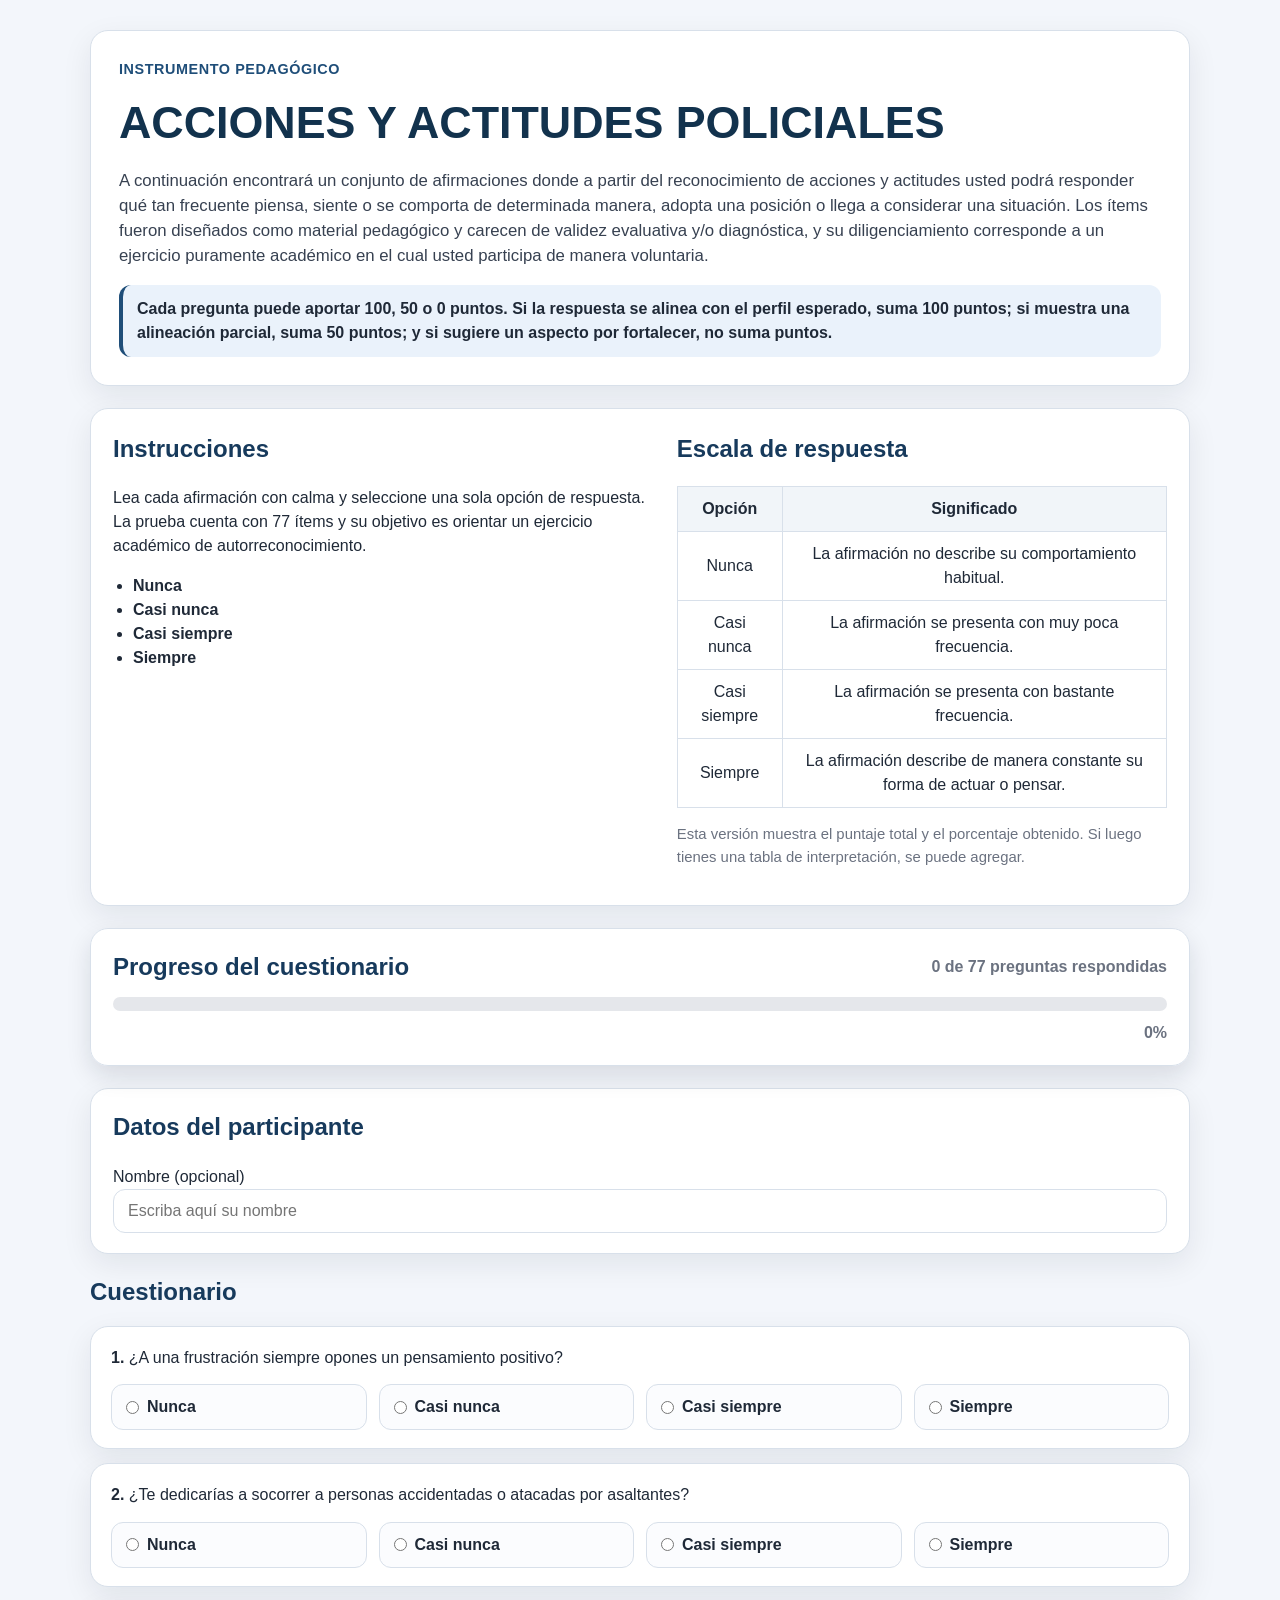
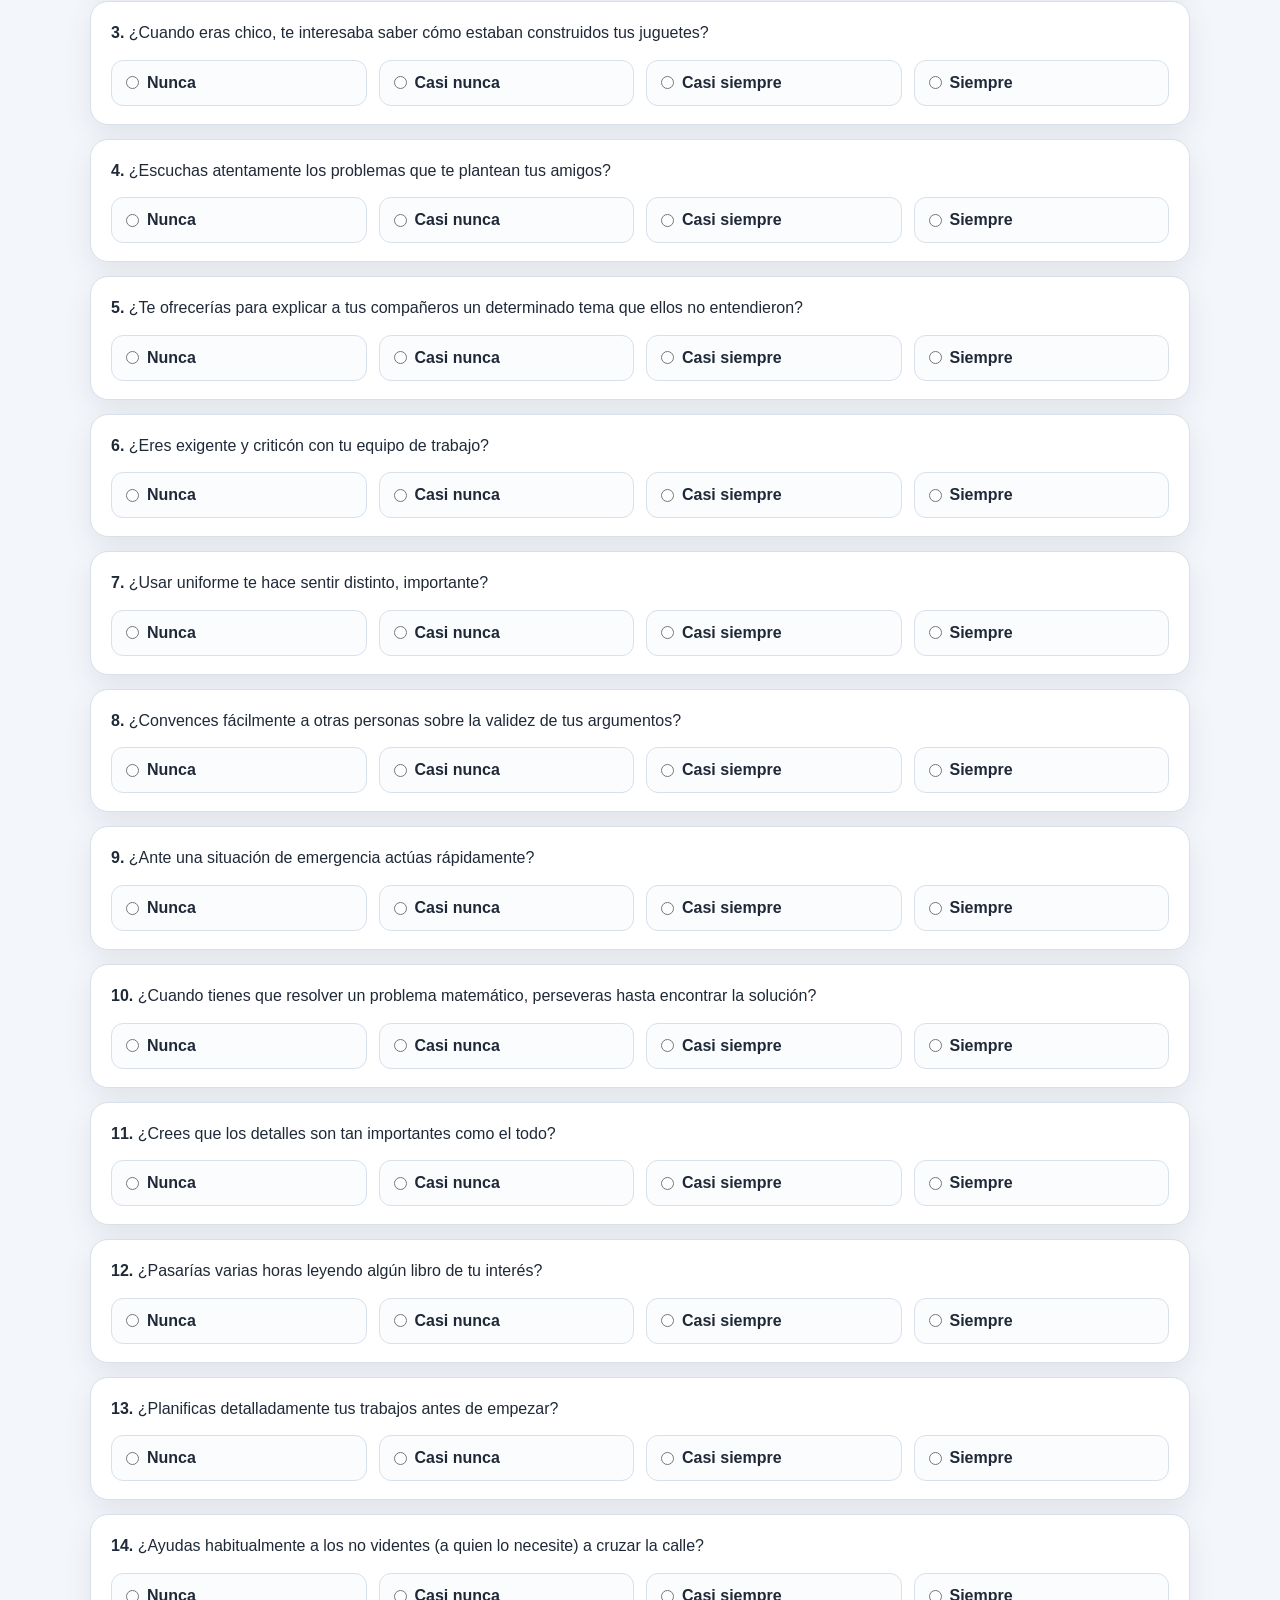
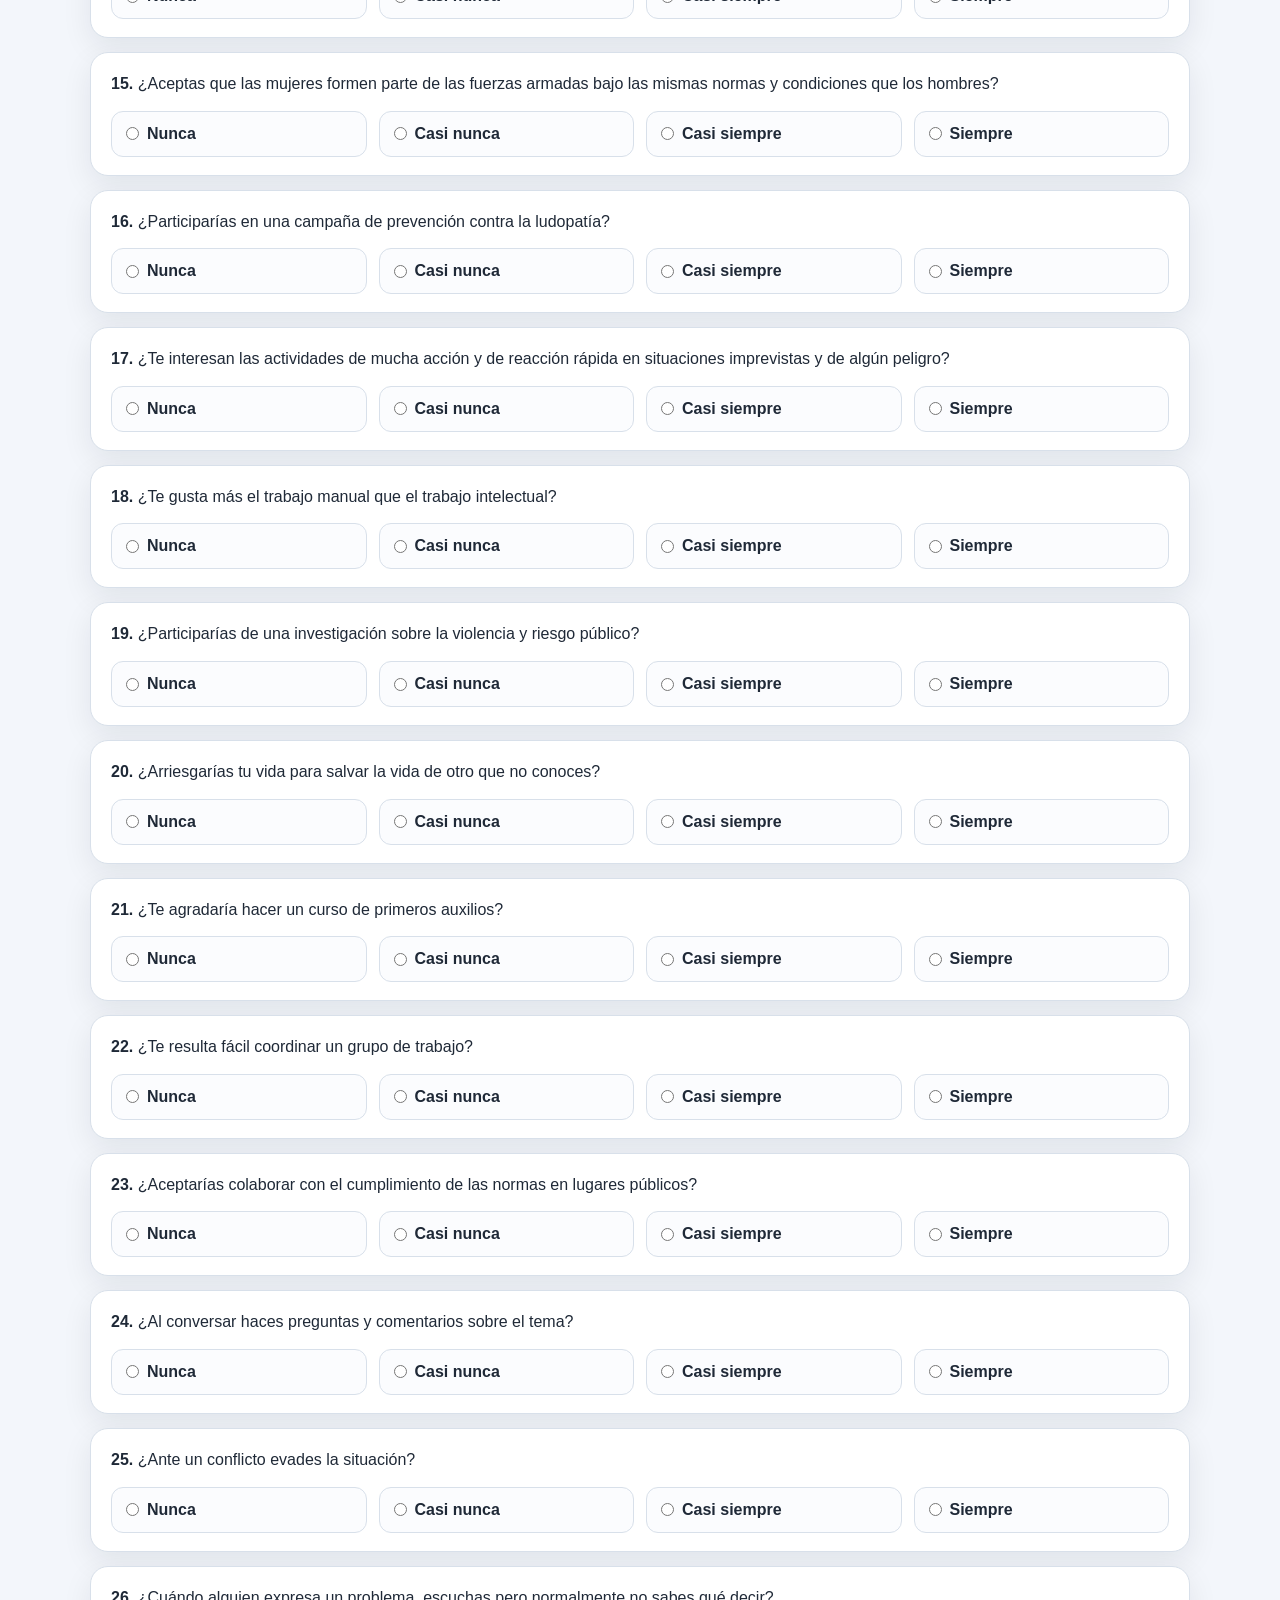
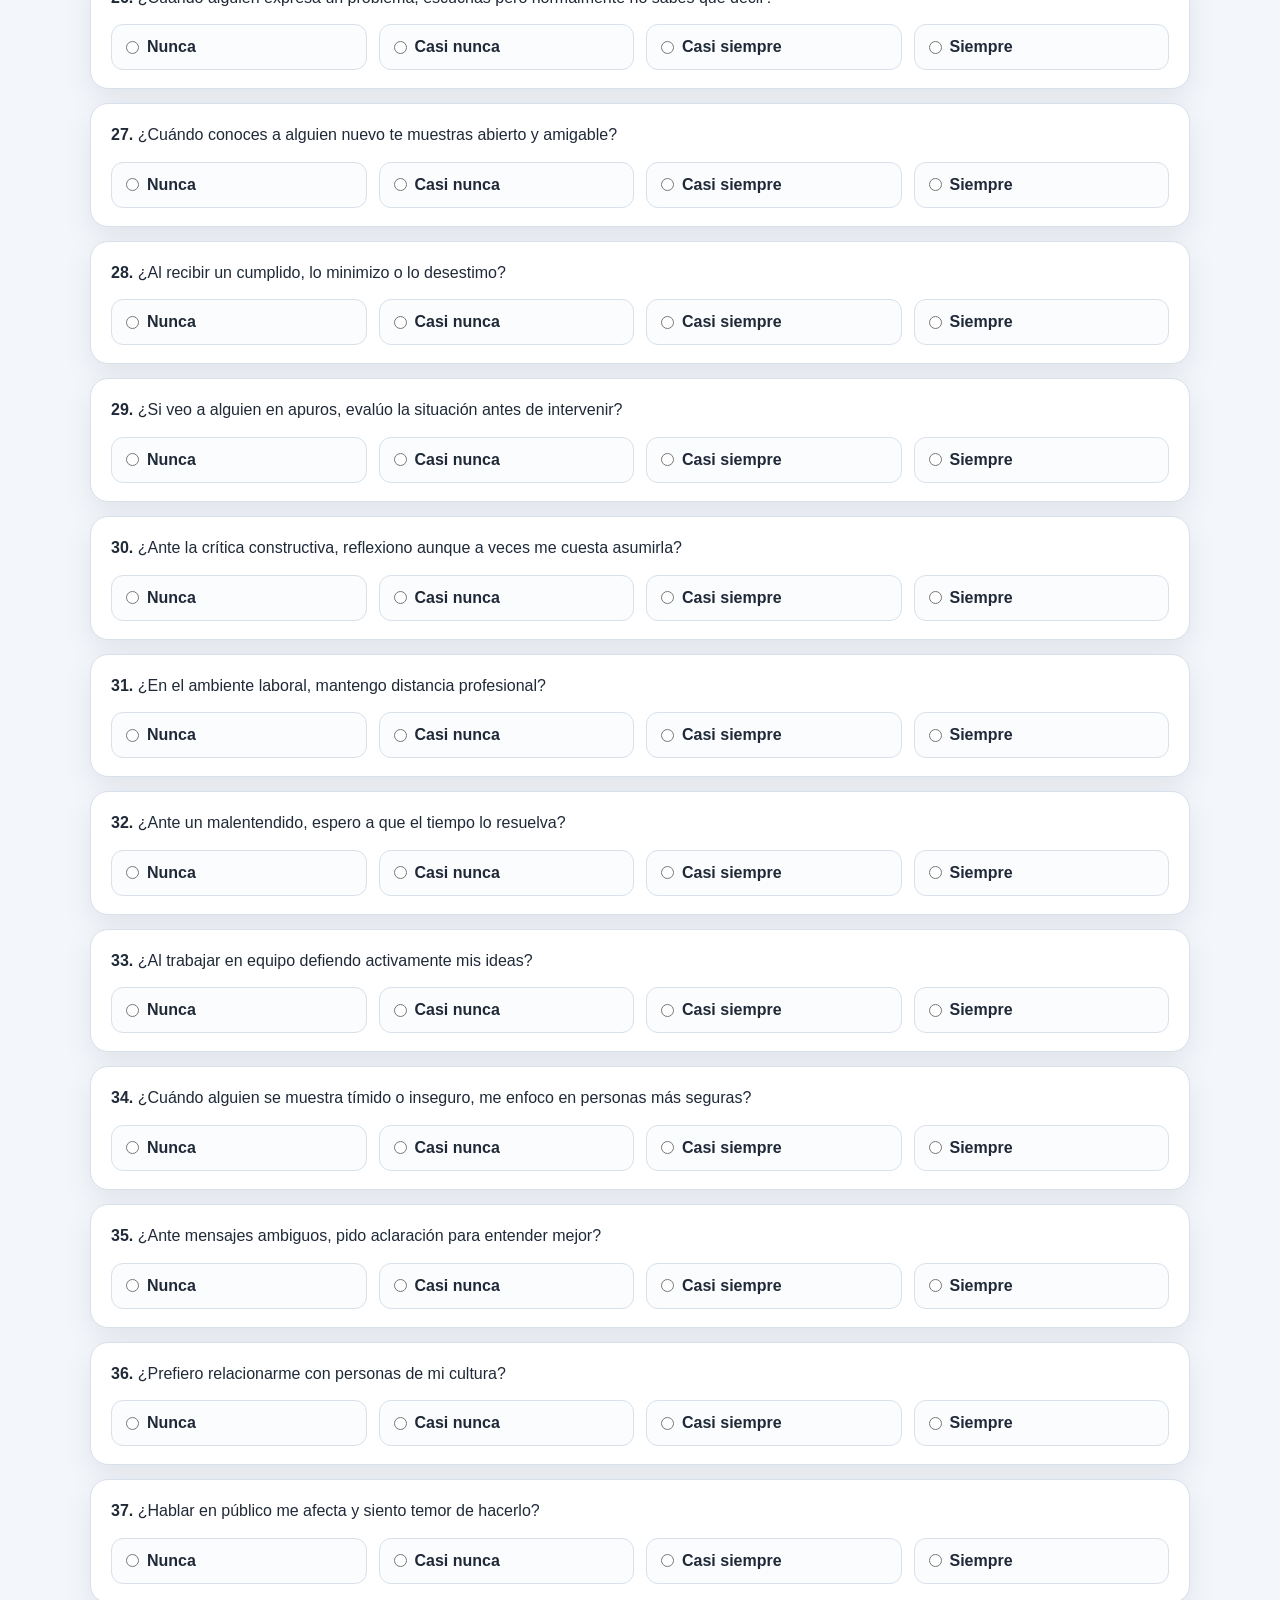
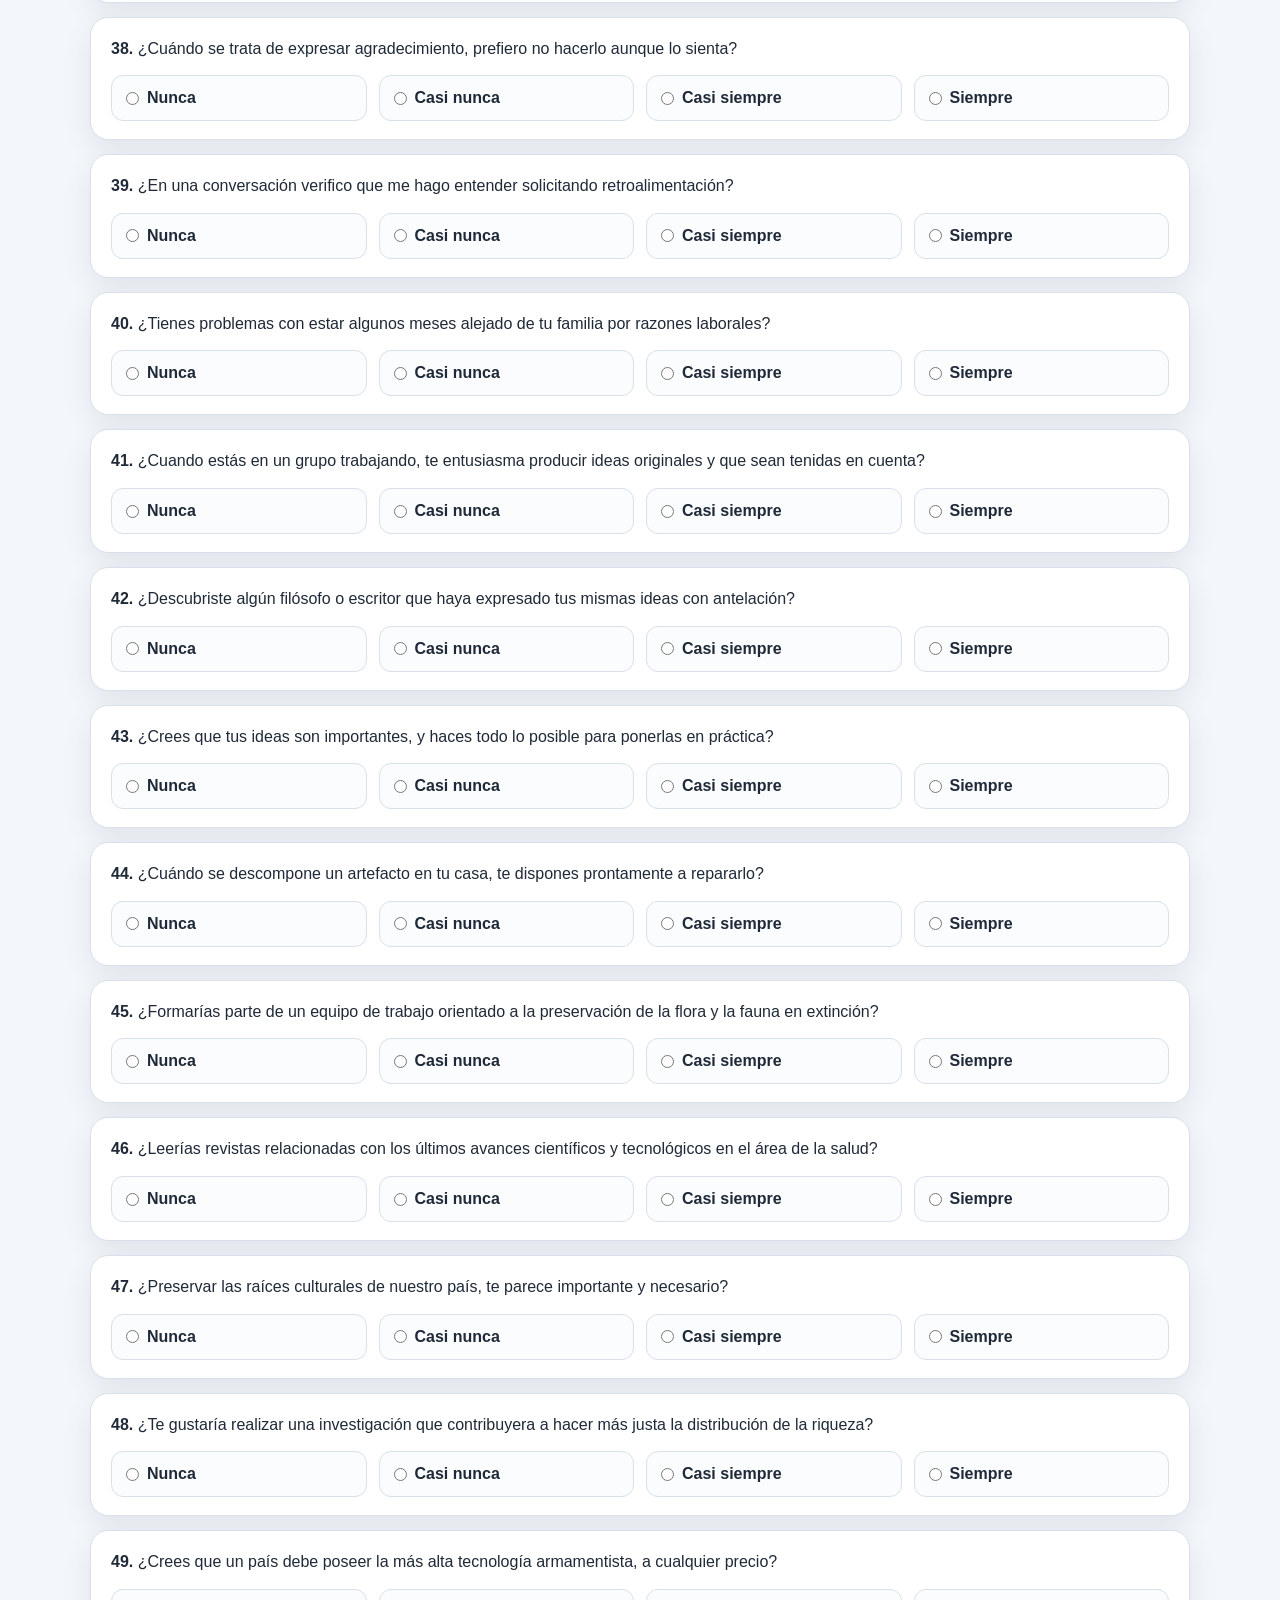
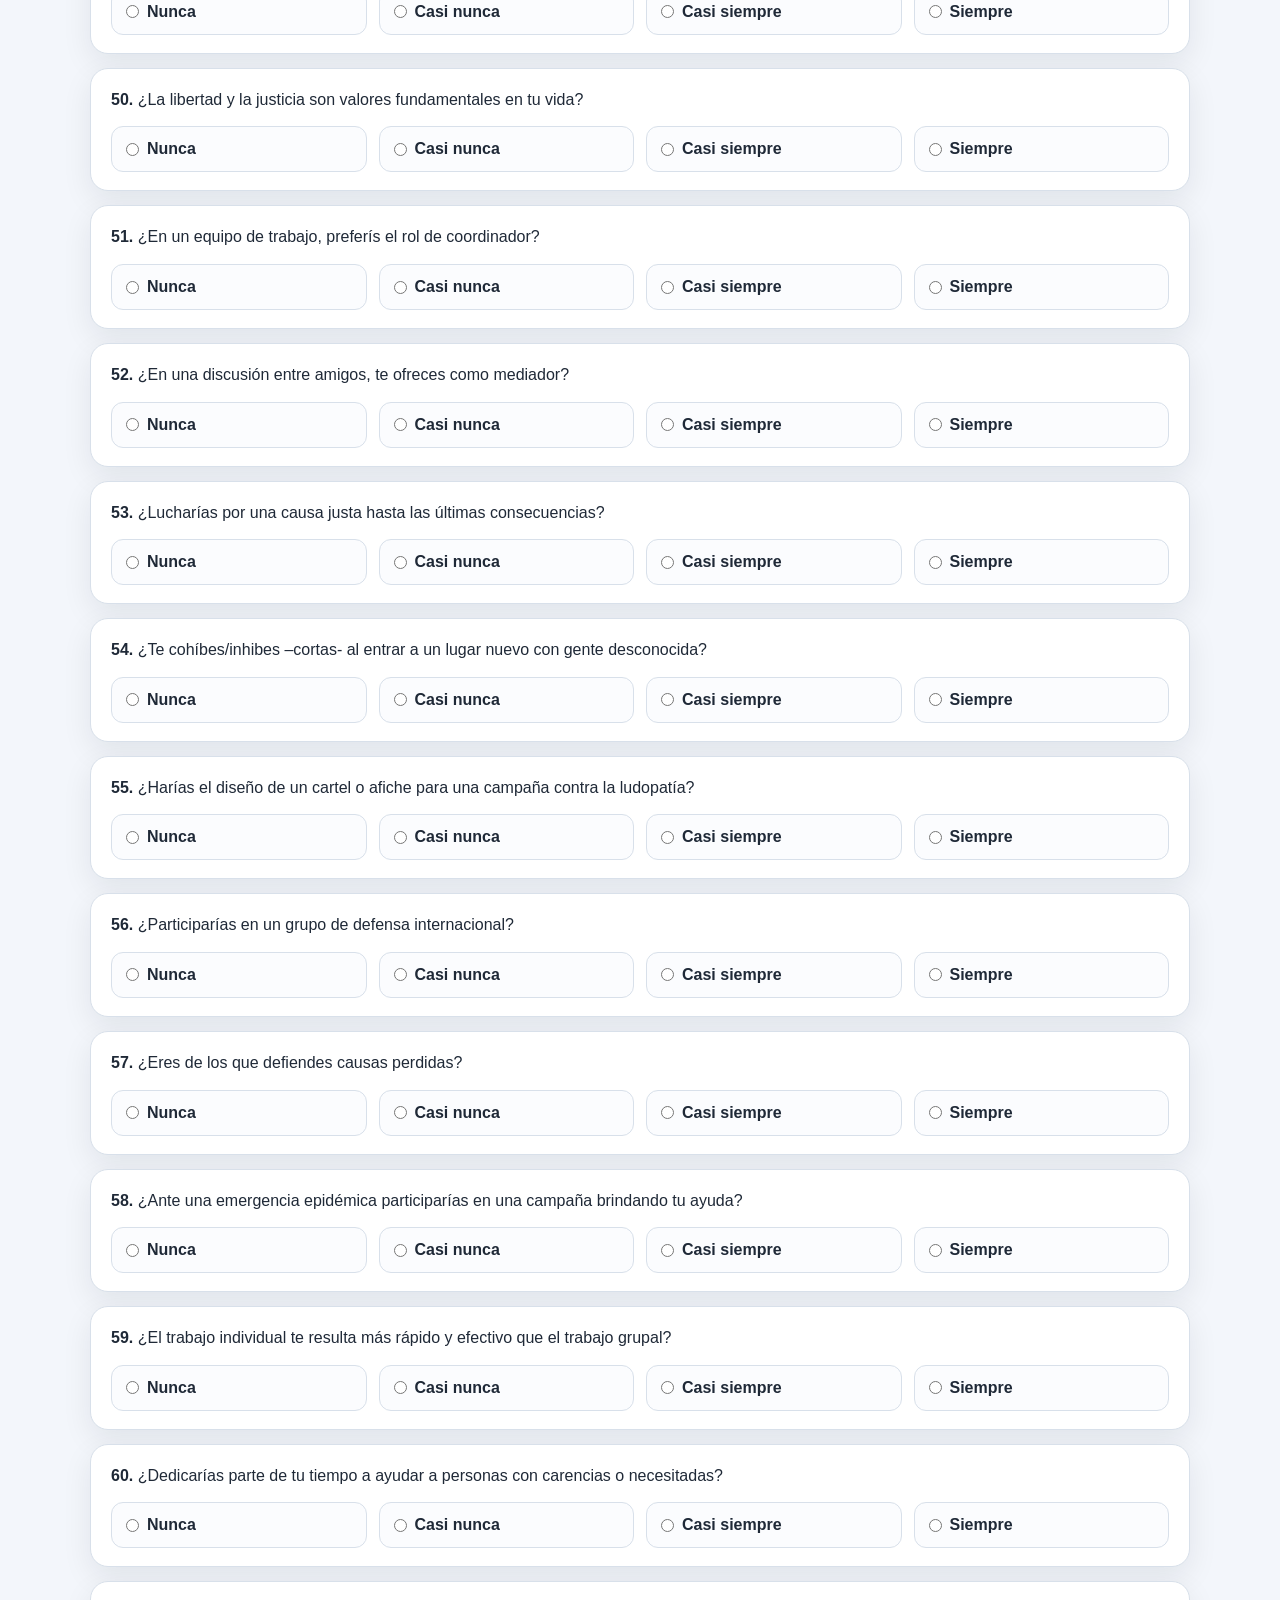
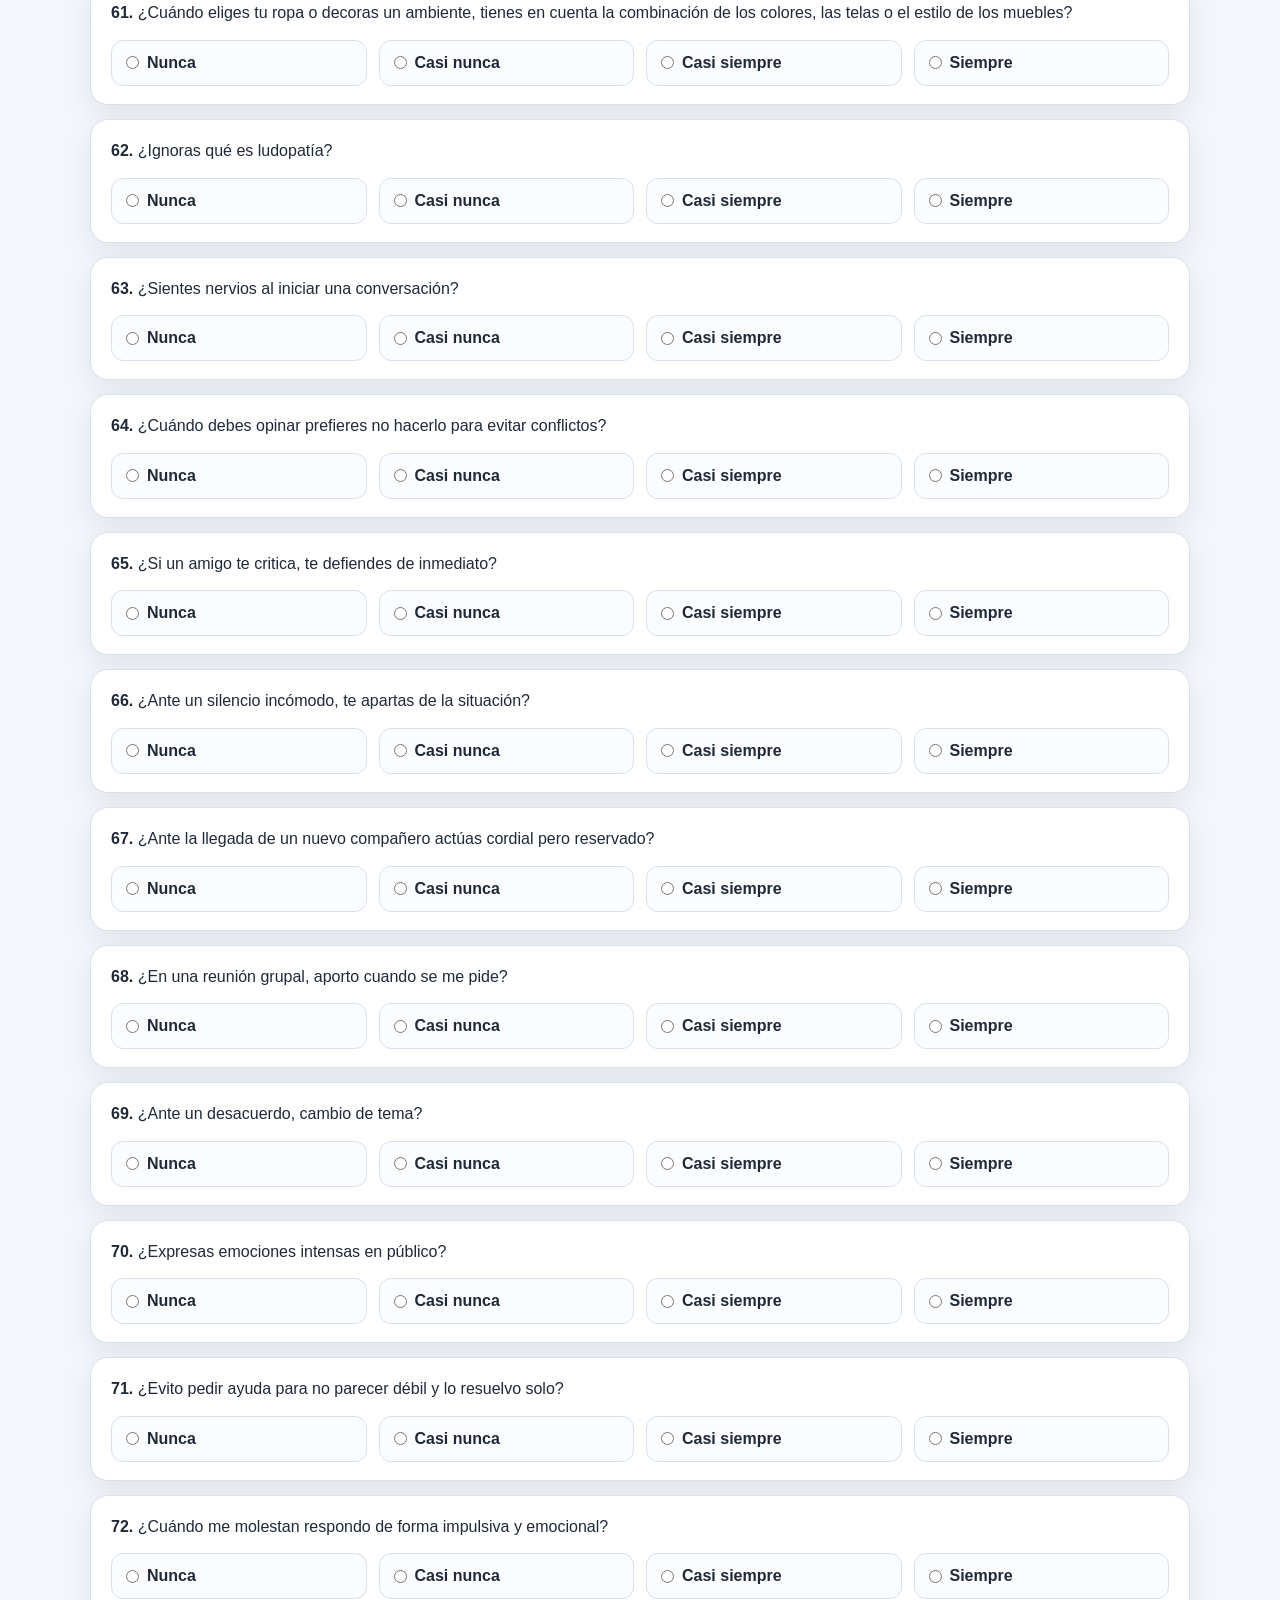
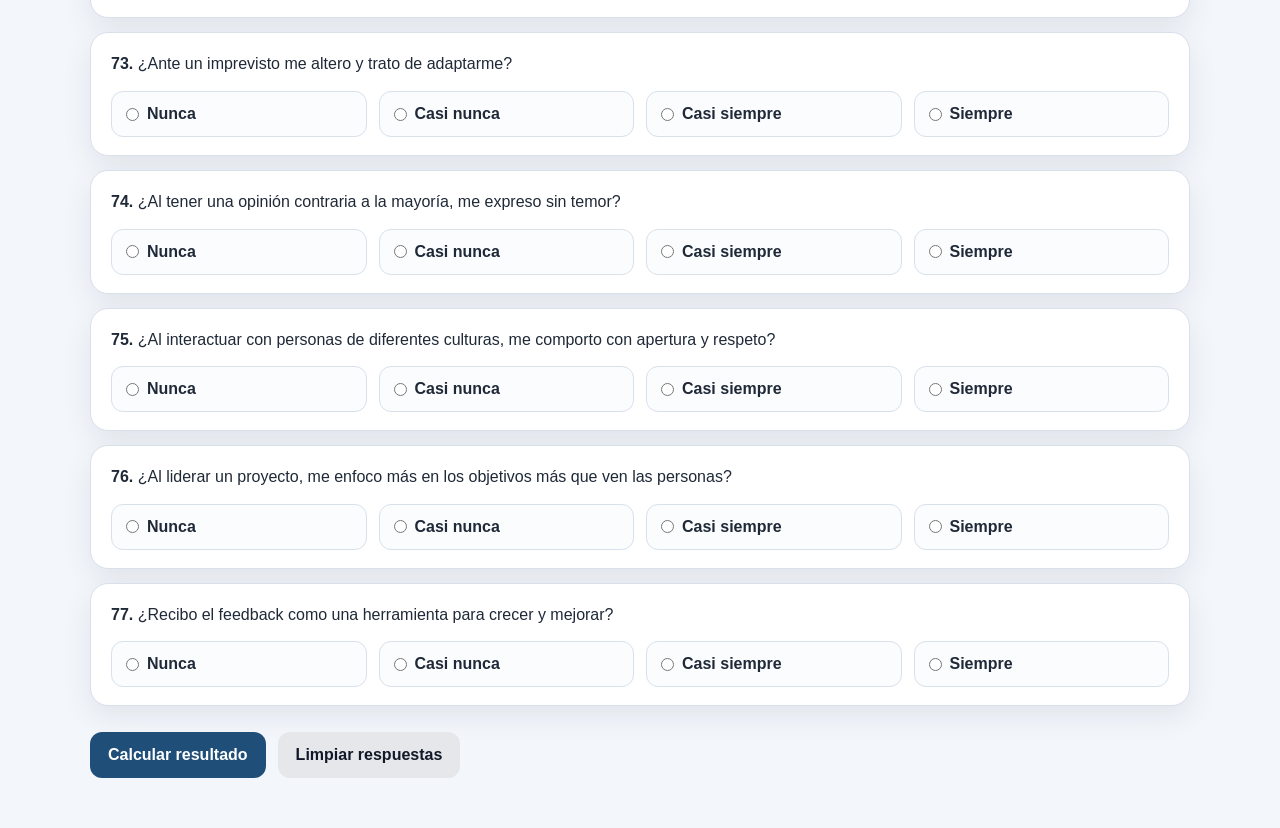
==== index.html @ 2d7b5a45 "Renombrando archivo principal a index.html" ====
<!DOCTYPE html>
<html lang="es">
<head>
  <meta charset="UTF-8">
  <meta name="viewport" content="width=device-width, initial-scale=1.0">
  <title>Acciones y Actitudes Policiales</title>
  <link rel="stylesheet" href="styles_acciones.css">
</head>
<body>
  <div class="container">
    <header class="hero">
      <p class="eyebrow">Instrumento pedagógico</p>
      <h1>ACCIONES Y ACTITUDES POLICIALES</h1>
      <p class="lead">
        A continuación encontrará un conjunto de afirmaciones donde a partir del reconocimiento de acciones y actitudes usted podrá responder qué tan frecuente piensa, siente o se comporta de determinada manera, adopta una posición o llega a considerar una situación. Los ítems fueron diseñados como material pedagógico y carecen de validez evaluativa y/o diagnóstica, y su diligenciamiento corresponde a un ejercicio puramente académico en el cual usted participa de manera voluntaria.
      </p>
      <div class="notice">
       Cada pregunta puede aportar 100, 50 o 0 puntos. Si la respuesta se alinea con el perfil esperado, suma 100 puntos; si muestra una alineación parcial, suma 50 puntos; y si sugiere un aspecto por fortalecer, no suma puntos.
      </div>
    </header>

    <section class="intro-card">
      <div>
        <h2>Instrucciones</h2>
        <p>
          Lea cada afirmación con calma y seleccione una sola opción de respuesta. La prueba cuenta con 77 ítems y su objetivo es orientar un ejercicio académico de autorreconocimiento.
        </p>
        <ul>
          <li><strong>Nunca</strong></li>
          <li><strong>Casi nunca</strong></li>
          <li><strong>Casi siempre</strong></li>
          <li><strong>Siempre</strong></li>
        </ul>
      </div>

      <div>
        <h2>Escala de respuesta</h2>
        <table class="result-table">
          <thead>
            <tr>
              <th>Opción</th>
              <th>Significado</th>
            </tr>
          </thead>
          <tbody>
            <tr>
              <td>Nunca</td>
              <td>La afirmación no describe su comportamiento habitual.</td>
            </tr>
            <tr>
              <td>Casi nunca</td>
              <td>La afirmación se presenta con muy poca frecuencia.</td>
            </tr>
            <tr>
              <td>Casi siempre</td>
              <td>La afirmación se presenta con bastante frecuencia.</td>
            </tr>
            <tr>
              <td>Siempre</td>
              <td>La afirmación describe de manera constante su forma de actuar o pensar.</td>
            </tr>
          </tbody>
        </table>
        <p class="small-note">
          Esta versión muestra el puntaje total y el porcentaje obtenido. Si luego tienes una tabla de interpretación, se puede agregar.
        </p>
      </div>
    </section>

    <section class="progress-card">
      <div class="progress-header">
        <h2>Progreso del cuestionario</h2>
        <span id="progressText">0 de 77 preguntas respondidas</span>
      </div>

      <div class="progress-bar">
        <div id="progressFill" class="progress-fill"></div>
      </div>

      <div class="progress-percent">
        <span id="progressPercent">0%</span>
      </div>
    </section>

    <form id="quizForm" class="quiz-form">
      <section class="student-box">
        <h2>Datos del participante</h2>
        <label for="studentName">Nombre (opcional)</label>
        <input type="text" id="studentName" name="studentName" placeholder="Escriba aquí su nombre">
      </section>

      <section class="question-section">
        <h2>Cuestionario</h2>
        <div id="questionsContainer"></div>
      </section>

      <div class="actions">
        <button type="submit" class="btn primary">Calcular resultado</button>
        <button type="button" id="resetBtn" class="btn secondary">Limpiar respuestas</button>
      </div>
    </form>

    <div id="resultModal" class="modal-overlay hidden">
      <div class="modal-content" role="dialog" aria-modal="true" aria-labelledby="modalTitle">
        <button type="button" id="closeModalBtn" class="modal-close">&times;</button>

        <h2 id="modalTitle">Resultado</h2>
        <p id="resultStudent"></p>

        <div class="result-grid">
          <div class="result-box">
            <span class="label">Puntaje total</span>
            <strong id="scoreValue">0</strong>
          </div>
          <div class="result-box">
            <span class="label">Porcentaje obtenido</span>
            <strong id="percentageValue">0%</strong>
          </div>
          <div class="result-box">
            <span class="label">Preguntas respondidas</span>
            <strong id="answeredValue">0 / 77</strong>
          </div>
        </div>

        <p id="resultMessage" class="result-message"></p>

        <p class="small-note">
          Este resultado es de carácter académico y orientativo. No constituye un diagnóstico clínico ni una valoración profesional.
        </p>
      </div>
    </div>
  </div>

  <script src="script_acciones.js"></script>
</body>
</html>
---- styles_acciones.css ----
:root {
  --bg: #f3f6fb;
  --card: #ffffff;
  --text: #1f2937;
  --muted: #6b7280;
  --border: #d8e0ea;
  --shadow: 0 10px 30px rgba(15, 23, 42, 0.08);

  --primary: #1f4e79;
  --primary-soft: #eaf2fb;
  --success-soft: #eef9f1;
  --neutral-bg: #f3f4f6;
  --neutral-border: #d1d5db;
  --neutral-text: #374151;
}

* {
  box-sizing: border-box;
}

html {
  scroll-behavior: smooth;
}

body {
  margin: 0;
  font-family: Arial, Helvetica, sans-serif;
  background: var(--bg);
  color: var(--text);
  line-height: 1.5;
}

.container {
  width: min(1100px, calc(100% - 32px));
  margin: 30px auto 50px;
}

.hero,
.intro-card,
.progress-card,
.student-box,
.question-card,
.modal-content {
  background: var(--card);
  border: 1px solid var(--border);
  border-radius: 18px;
  box-shadow: var(--shadow);
}

.hero {
  padding: 28px;
  margin-bottom: 22px;
}

.eyebrow {
  margin: 0 0 8px;
  color: var(--primary);
  font-weight: 700;
  text-transform: uppercase;
  letter-spacing: 0.04em;
  font-size: 0.9rem;
}

h1 {
  margin: 0 0 12px;
  font-size: clamp(2rem, 4vw, 2.8rem);
  color: #12324d;
}

h2 {
  margin-top: 0;
  color: #173a5c;
}

.lead {
  margin: 0;
  color: #374151;
  font-size: 1.05rem;
}

.notice {
  margin-top: 16px;
  padding: 12px 14px;
  background: var(--primary-soft);
  border-left: 4px solid var(--primary);
  border-radius: 12px;
  font-weight: 600;
}

.intro-card {
  display: grid;
  grid-template-columns: 1.05fr 0.95fr;
  gap: 22px;
  padding: 22px;
  margin-bottom: 22px;
}

.intro-card ul {
  margin: 12px 0 0 20px;
  padding: 0;
}

.result-table {
  width: 100%;
  border-collapse: collapse;
  margin-top: 8px;
}

.result-table th,
.result-table td {
  border: 1px solid var(--border);
  padding: 10px 12px;
  text-align: center;
  vertical-align: middle;
}

.result-table th {
  background: #f1f5f9;
  font-weight: 700;
}

.small-note {
  color: var(--muted);
  font-size: 0.93rem;
}

.progress-card {
  position: sticky;
  top: 12px;
  z-index: 1000;
  padding: 20px 22px;
  margin-bottom: 22px;
  background: rgba(255, 255, 255, 0.96);
  backdrop-filter: blur(6px);
  border: 1px solid var(--border);
  box-shadow: 0 10px 24px rgba(15, 23, 42, 0.12);
}

.progress-header {
  display: flex;
  justify-content: space-between;
  align-items: center;
  gap: 12px;
  margin-bottom: 12px;
  flex-wrap: wrap;
}

.progress-header h2 {
  margin: 0;
}

.progress-header span {
  color: var(--muted);
  font-weight: 700;
}

.progress-bar {
  width: 100%;
  height: 14px;
  background: #e5e7eb;
  border-radius: 999px;
  overflow: hidden;
}

.progress-fill {
  width: 0%;
  height: 100%;
  background: linear-gradient(90deg, #1f4e79, #4f8cc9);
  border-radius: 999px;
  transition: width 0.3s ease;
}

.progress-percent {
  margin-top: 10px;
  text-align: right;
  font-weight: 700;
  color: var(--muted);
}

.student-box {
  padding: 20px 22px;
  margin-bottom: 20px;
}

.student-box input {
  width: 100%;
  padding: 12px 14px;
  border: 1px solid var(--border);
  border-radius: 12px;
  font-size: 1rem;
  outline: none;
}

.student-box input:focus {
  border-color: var(--primary);
  box-shadow: 0 0 0 3px rgba(31, 78, 121, 0.12);
}

.question-section h2 {
  margin-bottom: 16px;
}

.question-card {
  padding: 18px 20px;
  margin-bottom: 14px;
  transition: border-color 0.2s ease, box-shadow 0.2s ease, transform 0.2s ease;
}

.question-card:hover {
  transform: translateY(-1px);
}

.question-title {
  margin: 0 0 14px;
  font-size: 1rem;
  line-height: 1.6;
}

.options {
  display: grid;
  grid-template-columns: repeat(4, minmax(140px, 1fr));
  gap: 12px;
}

.option {
  display: inline-flex;
  align-items: center;
  gap: 8px;
  padding: 10px 14px;
  border: 1px solid var(--border);
  border-radius: 12px;
  background: #fbfcfe;
  cursor: pointer;
  transition: 0.2s ease;
  font-weight: 600;
}

.option:hover {
  border-color: var(--primary);
  background: var(--primary-soft);
}

.option input {
  margin: 0;
}

.actions {
  display: flex;
  gap: 12px;
  margin: 26px 0 0;
  flex-wrap: wrap;
}

.btn {
  border: none;
  border-radius: 12px;
  padding: 14px 18px;
  font-size: 1rem;
  font-weight: 700;
  cursor: pointer;
  transition: 0.2s ease;
}

.btn.primary {
  background: var(--primary);
  color: #fff;
}

.btn.primary:hover {
  background: #163954;
}

.btn.secondary {
  background: #e5e7eb;
  color: #111827;
}

.btn.secondary:hover {
  background: #d1d5db;
}

.question-card.missing {
  border: 2px solid #dc2626;
  box-shadow: 0 0 0 4px rgba(220, 38, 38, 0.08);
}

.modal-overlay {
  position: fixed;
  inset: 0;
  background: rgba(15, 23, 42, 0.45);
  display: flex;
  align-items: center;
  justify-content: center;
  padding: 20px;
  z-index: 9999;
}

.modal-content {
  position: relative;
  width: min(820px, 100%);
  padding: 30px 28px;
  max-height: 90vh;
  overflow-y: auto;
}

.modal-close {
  position: absolute;
  top: 12px;
  right: 16px;
  border: none;
  background: transparent;
  font-size: 2rem;
  line-height: 1;
  cursor: pointer;
  color: #374151;
}

.modal-close:hover {
  color: #111827;
}

#modalTitle {
  margin-bottom: 10px;
}

#resultStudent {
  margin: 0 0 18px;
  color: var(--muted);
  font-weight: 600;
}

.result-grid {
  display: grid;
  grid-template-columns: repeat(3, minmax(180px, 1fr));
  gap: 16px;
  margin: 22px 0 18px;
}

.result-box {
  padding: 18px 20px;
  border-radius: 16px;
  background: var(--neutral-bg);
  border: 1px solid var(--neutral-border);
  text-align: center;
}

.label {
  display: block;
  font-size: 0.94rem;
  color: var(--muted);
  margin-bottom: 8px;
  font-weight: 600;
}

.result-box strong {
  font-size: 1.5rem;
  color: var(--neutral-text);
}

.result-message {
  font-size: 1.02rem;
  line-height: 1.7;
  margin-top: 14px;
  text-align: center;
}

.hidden {
  display: none !important;
}

@media (max-width: 900px) {
  .intro-card,
  .result-grid {
    grid-template-columns: 1fr;
  }

  .options {
    grid-template-columns: repeat(2, minmax(140px, 1fr));
  }
}

@media (max-width: 640px) {
  .container {
    width: min(100% - 18px, 1100px);
    margin-top: 18px;
  }

  .hero,
  .intro-card,
  .progress-card,
  .student-box,
  .question-card,
  .modal-content {
    border-radius: 14px;
  }

  .hero {
    padding: 20px;
  }

  h1 {
    font-size: 1.85rem;
  }

  .options {
    grid-template-columns: 1fr;
  }

  .actions {
    flex-direction: column;
  }

  .btn {
    width: 100%;
  }

  .progress-header {
    flex-direction: column;
    align-items: flex-start;
  }

  .progress-card {
    top: 8px;
    padding: 16px 18px;
  }

  .result-message {
    text-align: left;
  }
}



.detail-card {
  margin-top: 18px;
  text-align: left;
}

.detail-title {
  margin-bottom: 16px;
  color: #173a5c;
  text-align: center;
  font-size: 1.35rem;
}

.detail-list {
  display: grid;
  grid-template-columns: repeat(2, minmax(220px, 1fr));
  gap: 14px;
  margin-bottom: 18px;
}

.detail-item {
  background: #f8fafc;
  border: 1px solid var(--border);
  border-radius: 14px;
  padding: 16px 18px;
}

.detail-item span {
  display: block;
  color: var(--muted);
  font-size: 0.95rem;
  margin-bottom: 6px;
}

.detail-item strong {
  font-size: 1.15rem;
  color: #12324d;
}

.summary-grid {
  display: grid;
  gap: 14px;
  margin-bottom: 18px;
}

.summary-item {
  border-radius: 16px;
  padding: 18px 20px;
  border: 1px solid var(--border);
}

.summary-item strong {
  display: block;
  font-size: 1.5rem;
  margin-bottom: 8px;
}

.summary-item p {
  margin: 0;
  line-height: 1.6;
}

.summary-item.success {
  background: #edf9f0;
  border-color: #b7e2c0;
}

.summary-item.success strong {
  color: #15803d;
}

.summary-item.warning {
  background: #fff7ed;
  border-color: #f5d0a9;
}

.summary-item.warning strong {
  color: #c2410c;
}

.summary-item.neutral {
  background: #fef2f2;
  border-color: #f5b5b5;
}

.summary-item.neutral strong {
  color: #b91c1c;
}

.items-box,
.interpret-box,
.note-box {
  background: #f8fafc;
  border: 1px solid var(--border);
  border-radius: 16px;
  padding: 18px 20px;
  margin-bottom: 14px;
}

.items-box h4,
.interpret-box h4,
.note-box h4 {
  margin: 0 0 10px;
  color: #173a5c;
}

.items-box p,
.interpret-box p,
.note-box p {
  margin: 0;
  line-height: 1.7;
}

@media (max-width: 700px) {
  .detail-list {
    grid-template-columns: 1fr;
  }
}
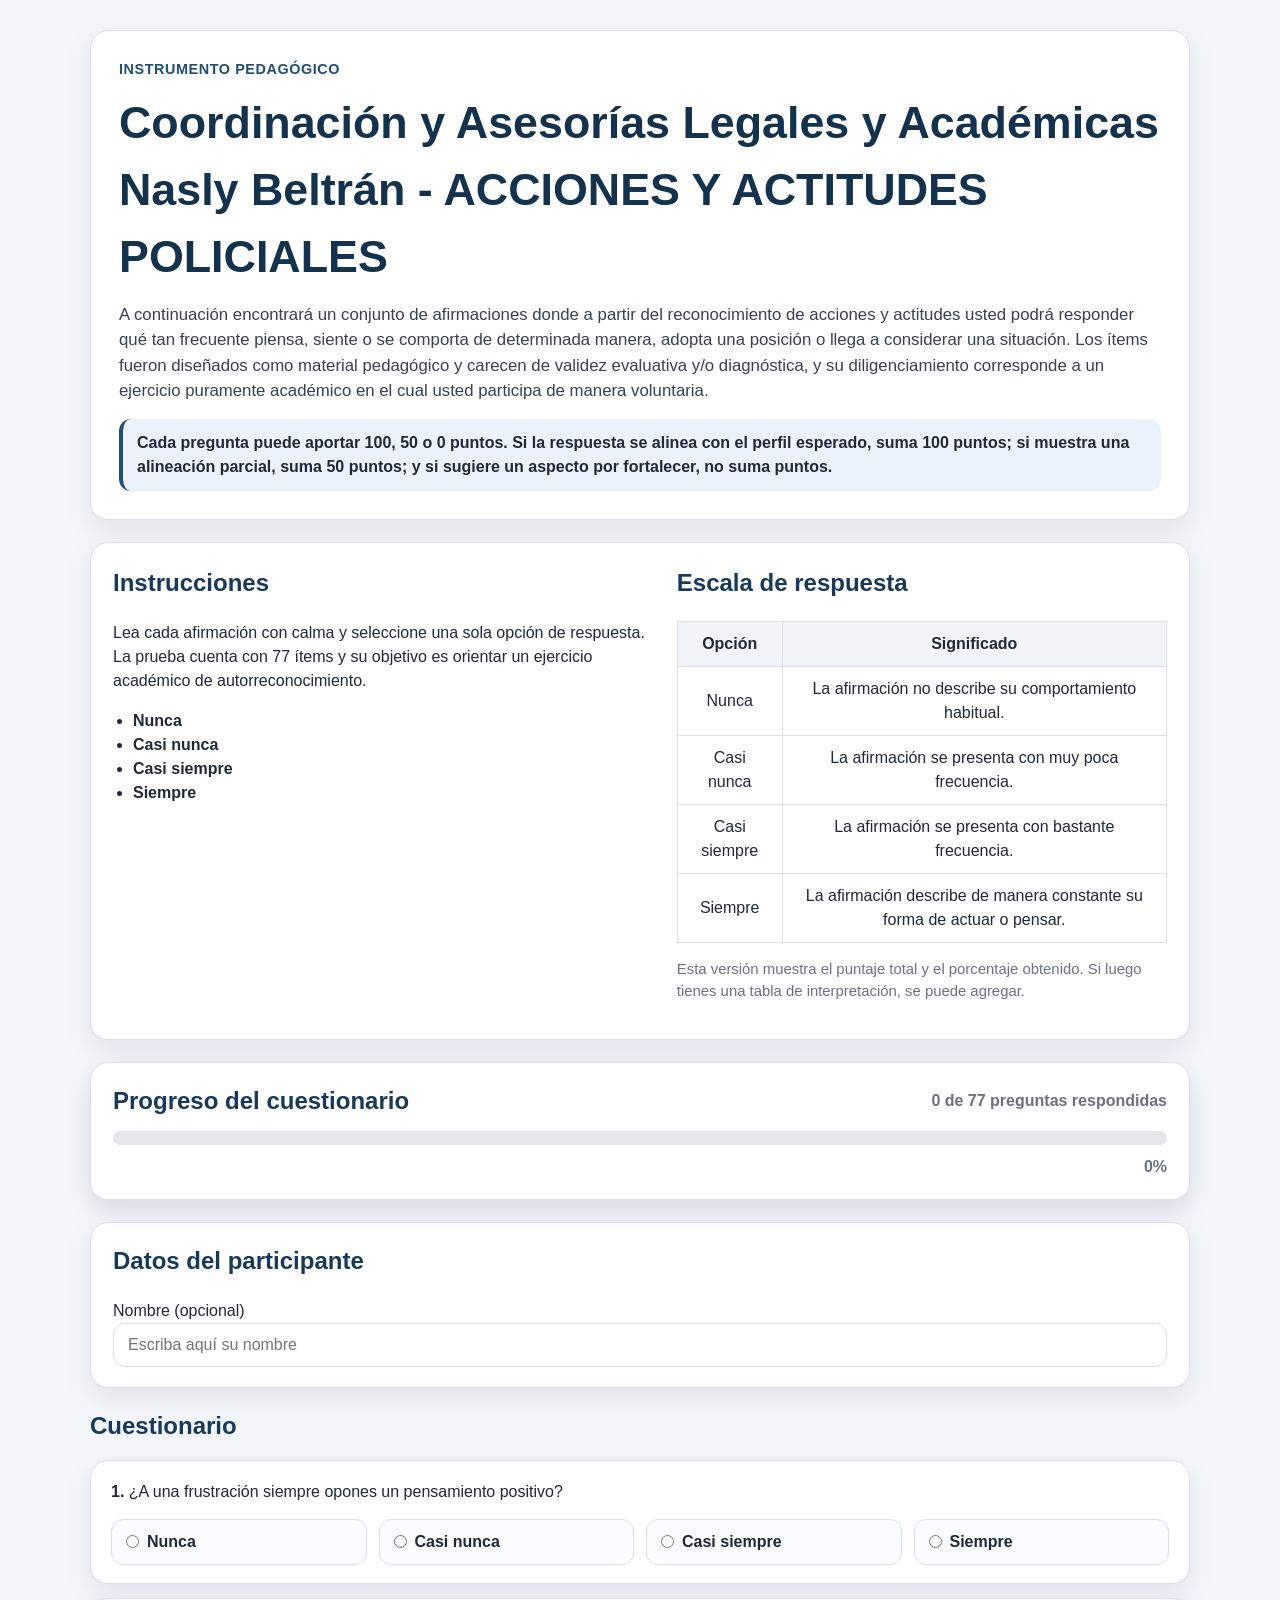
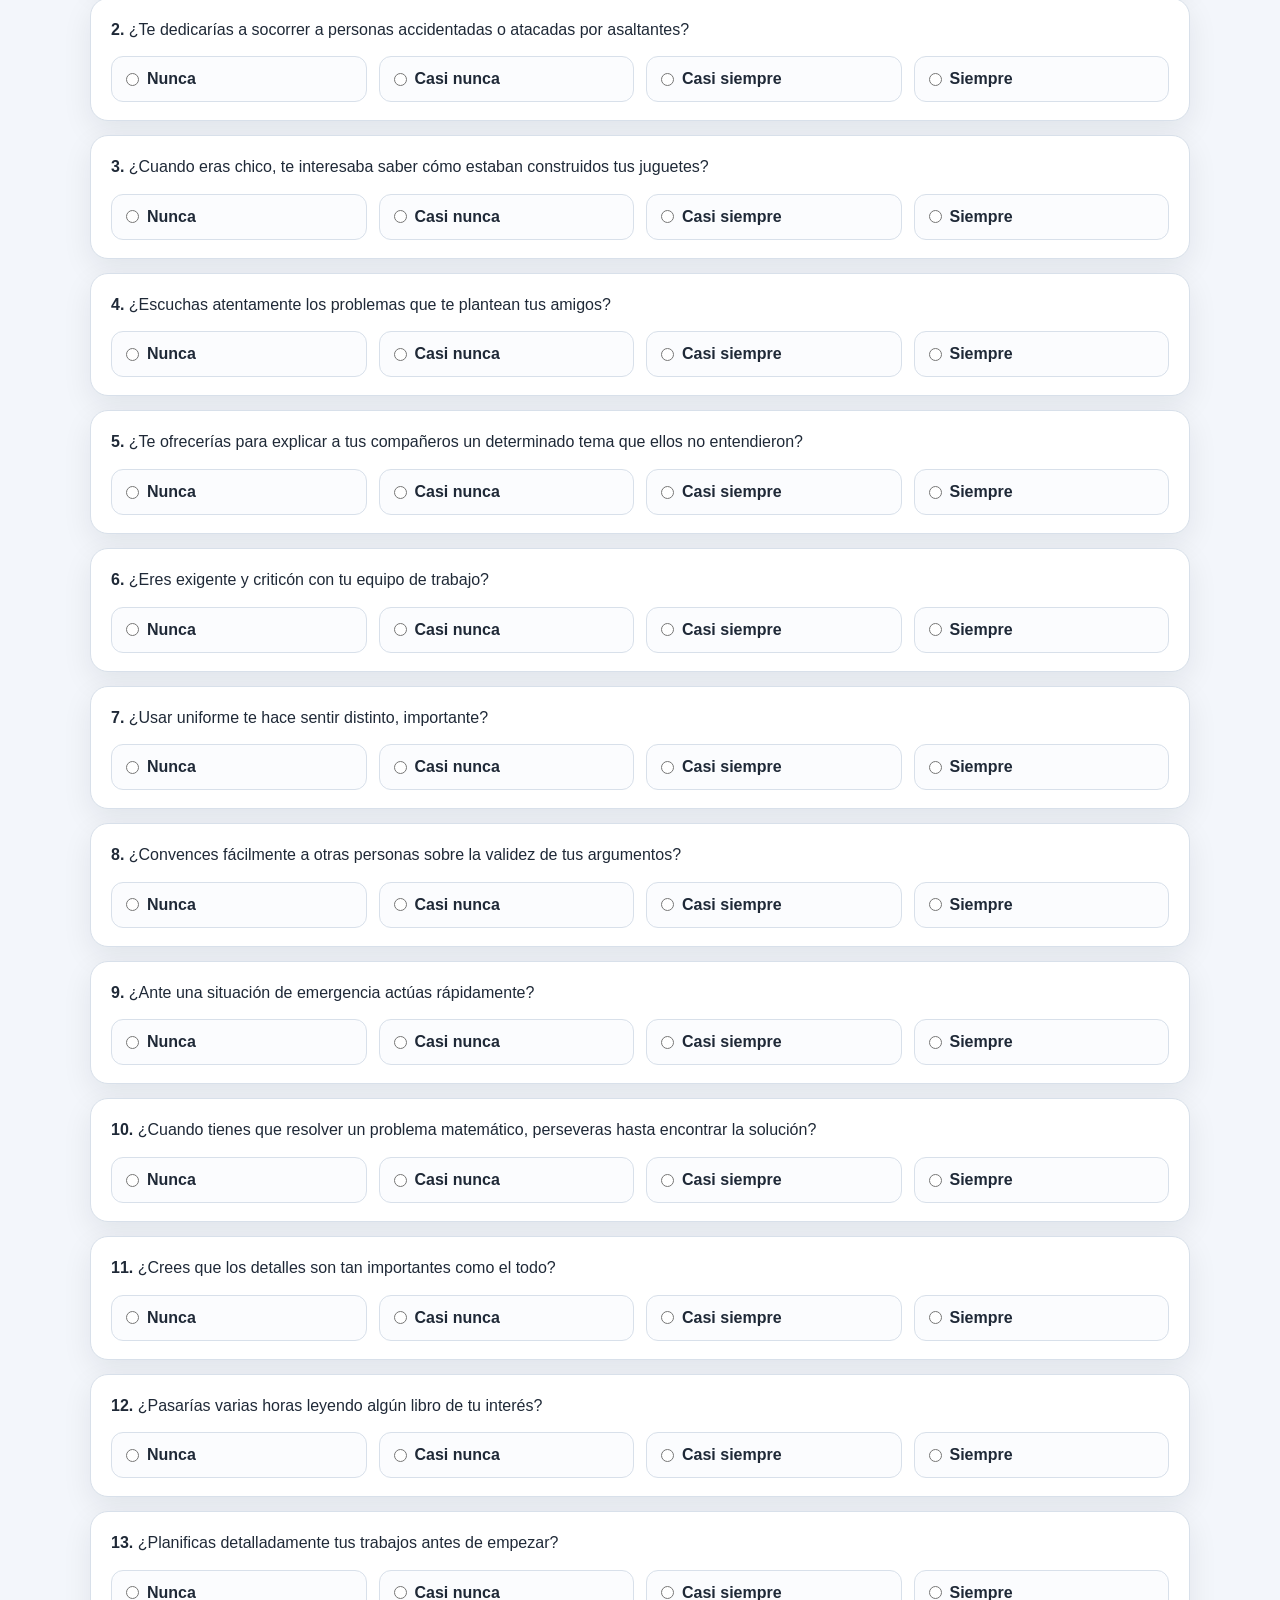
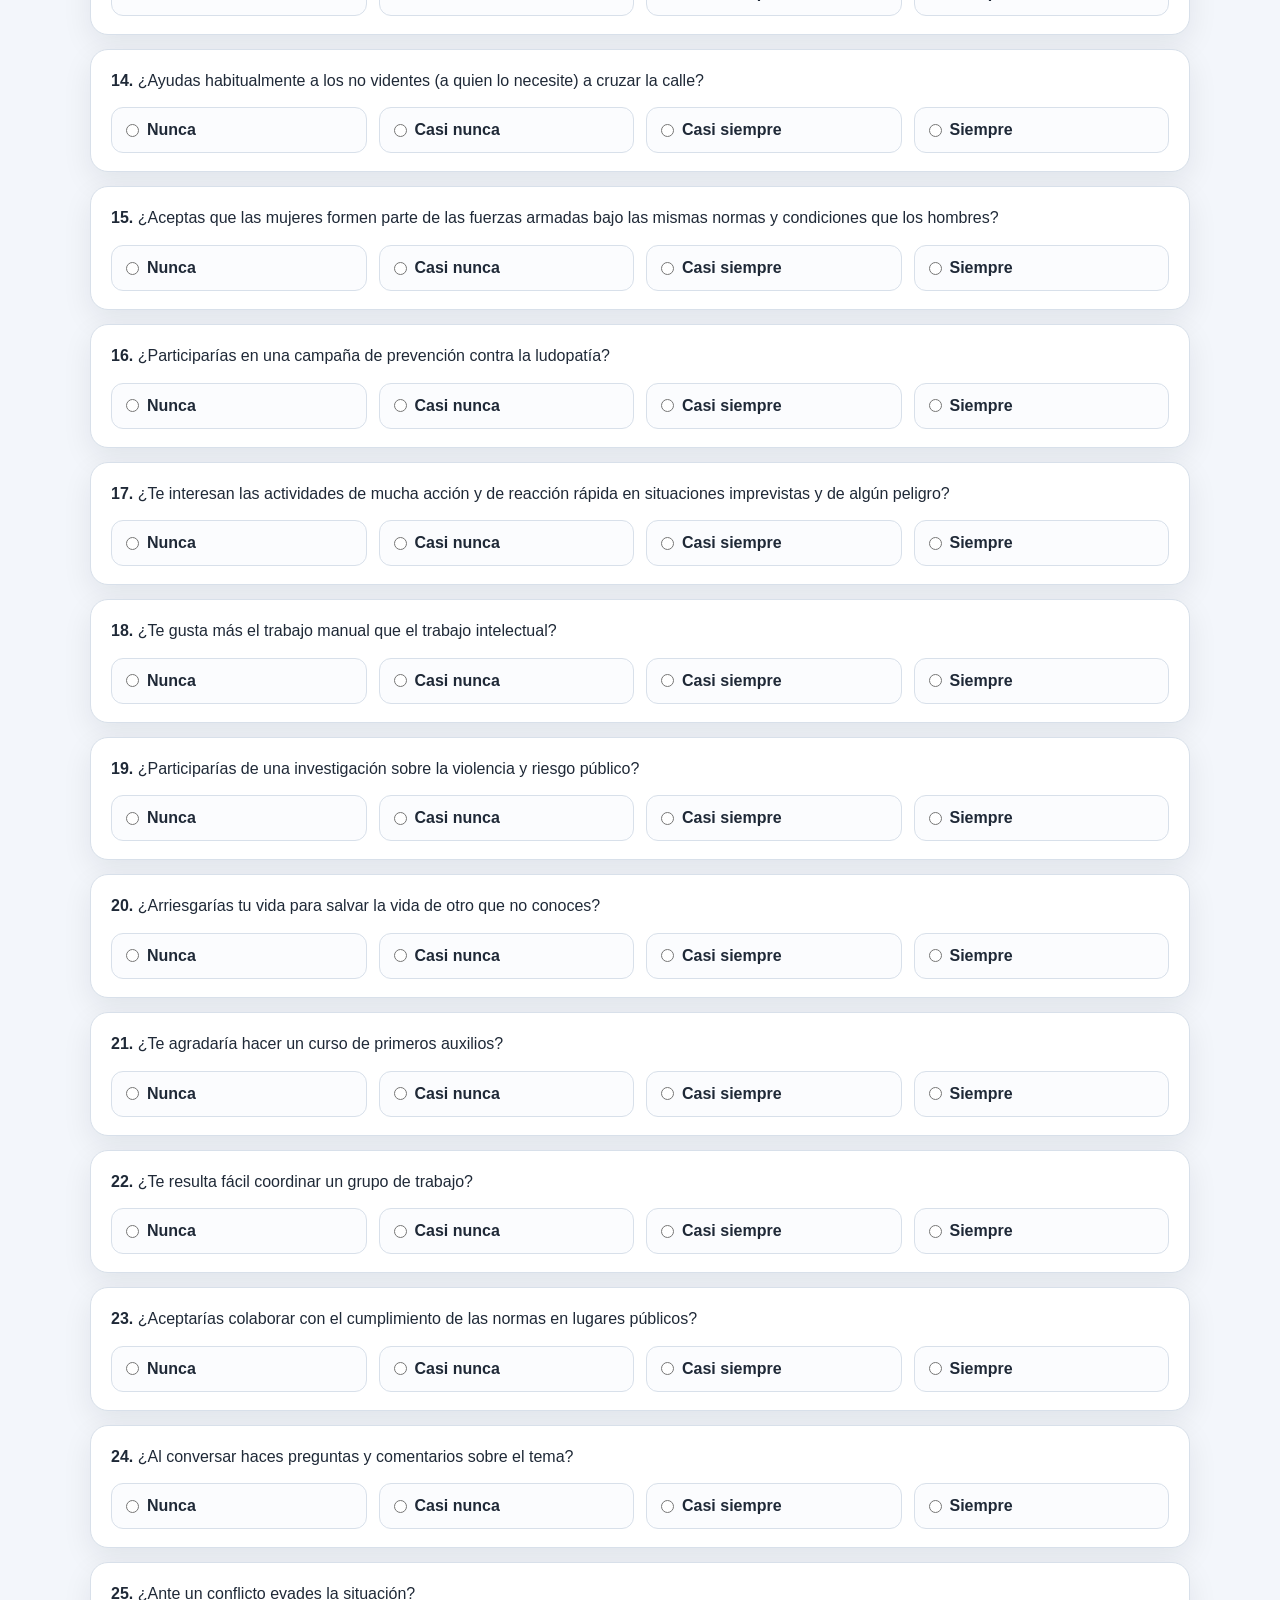
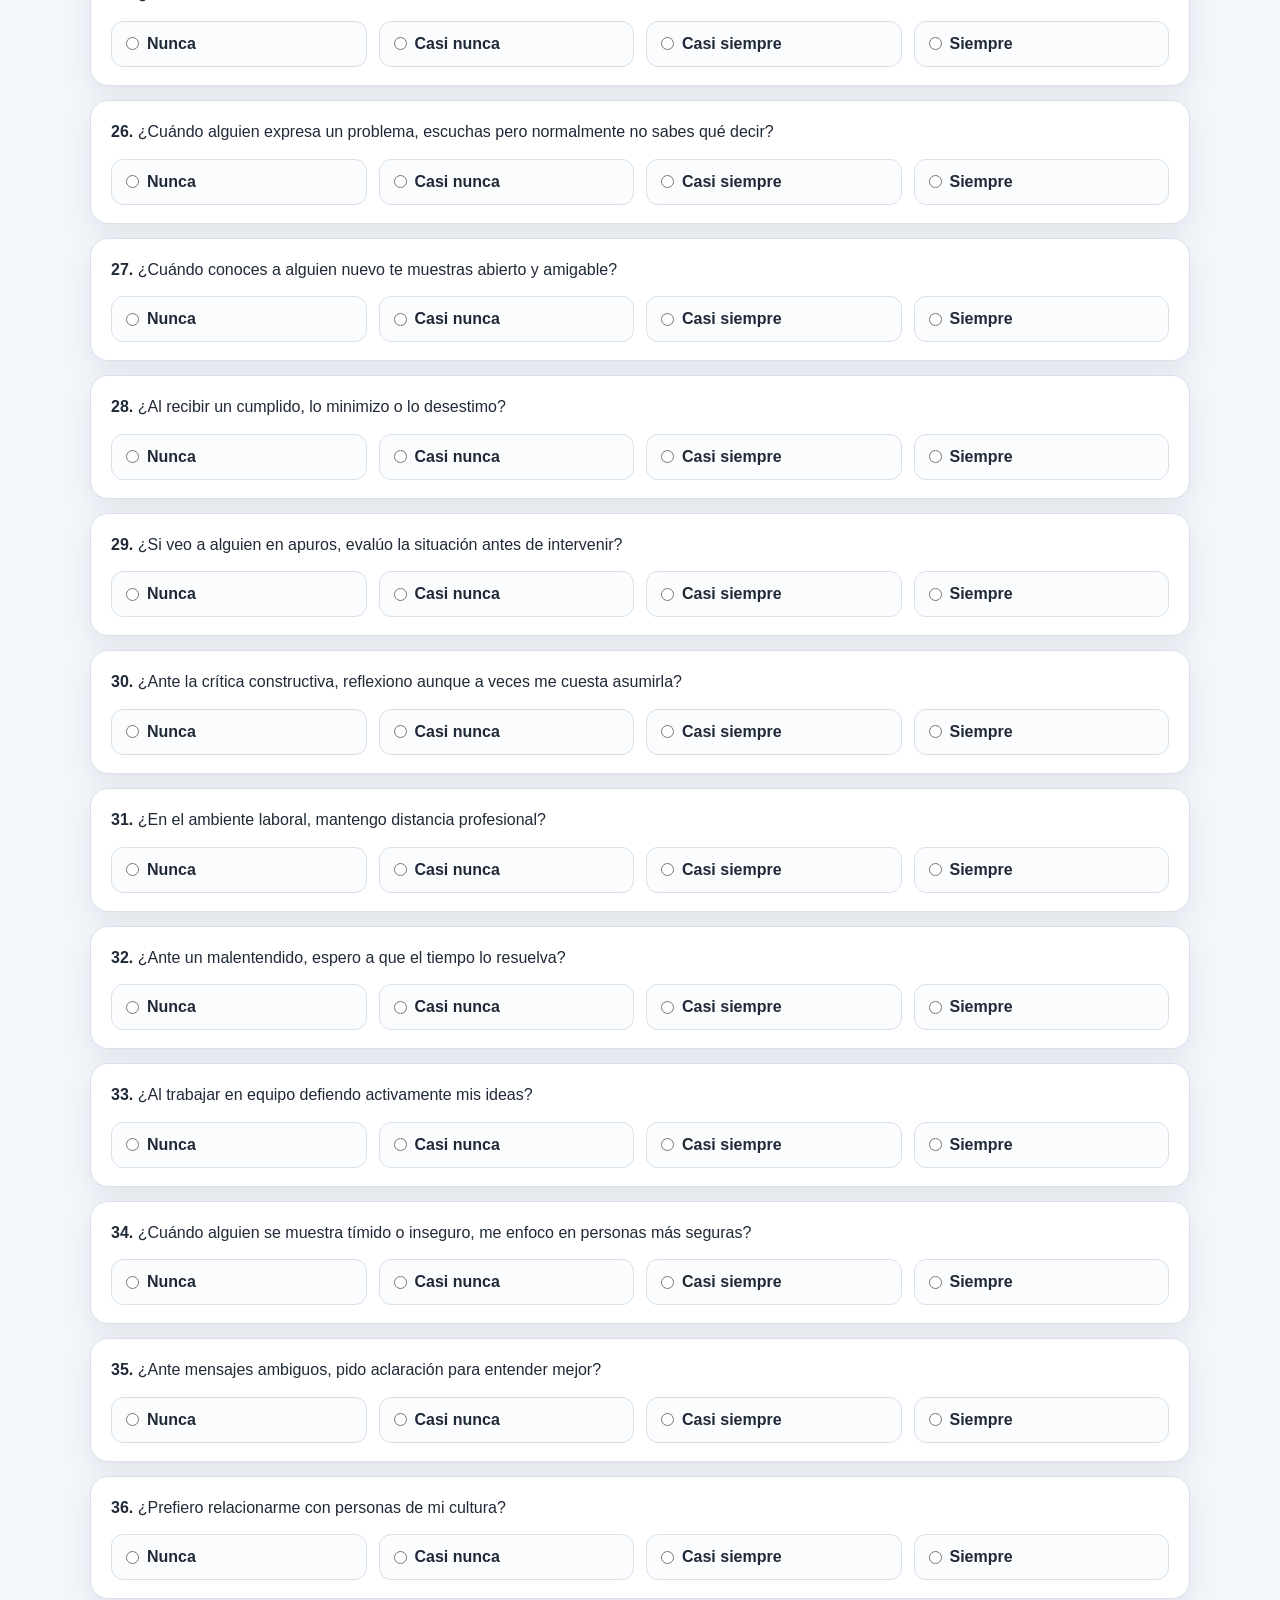
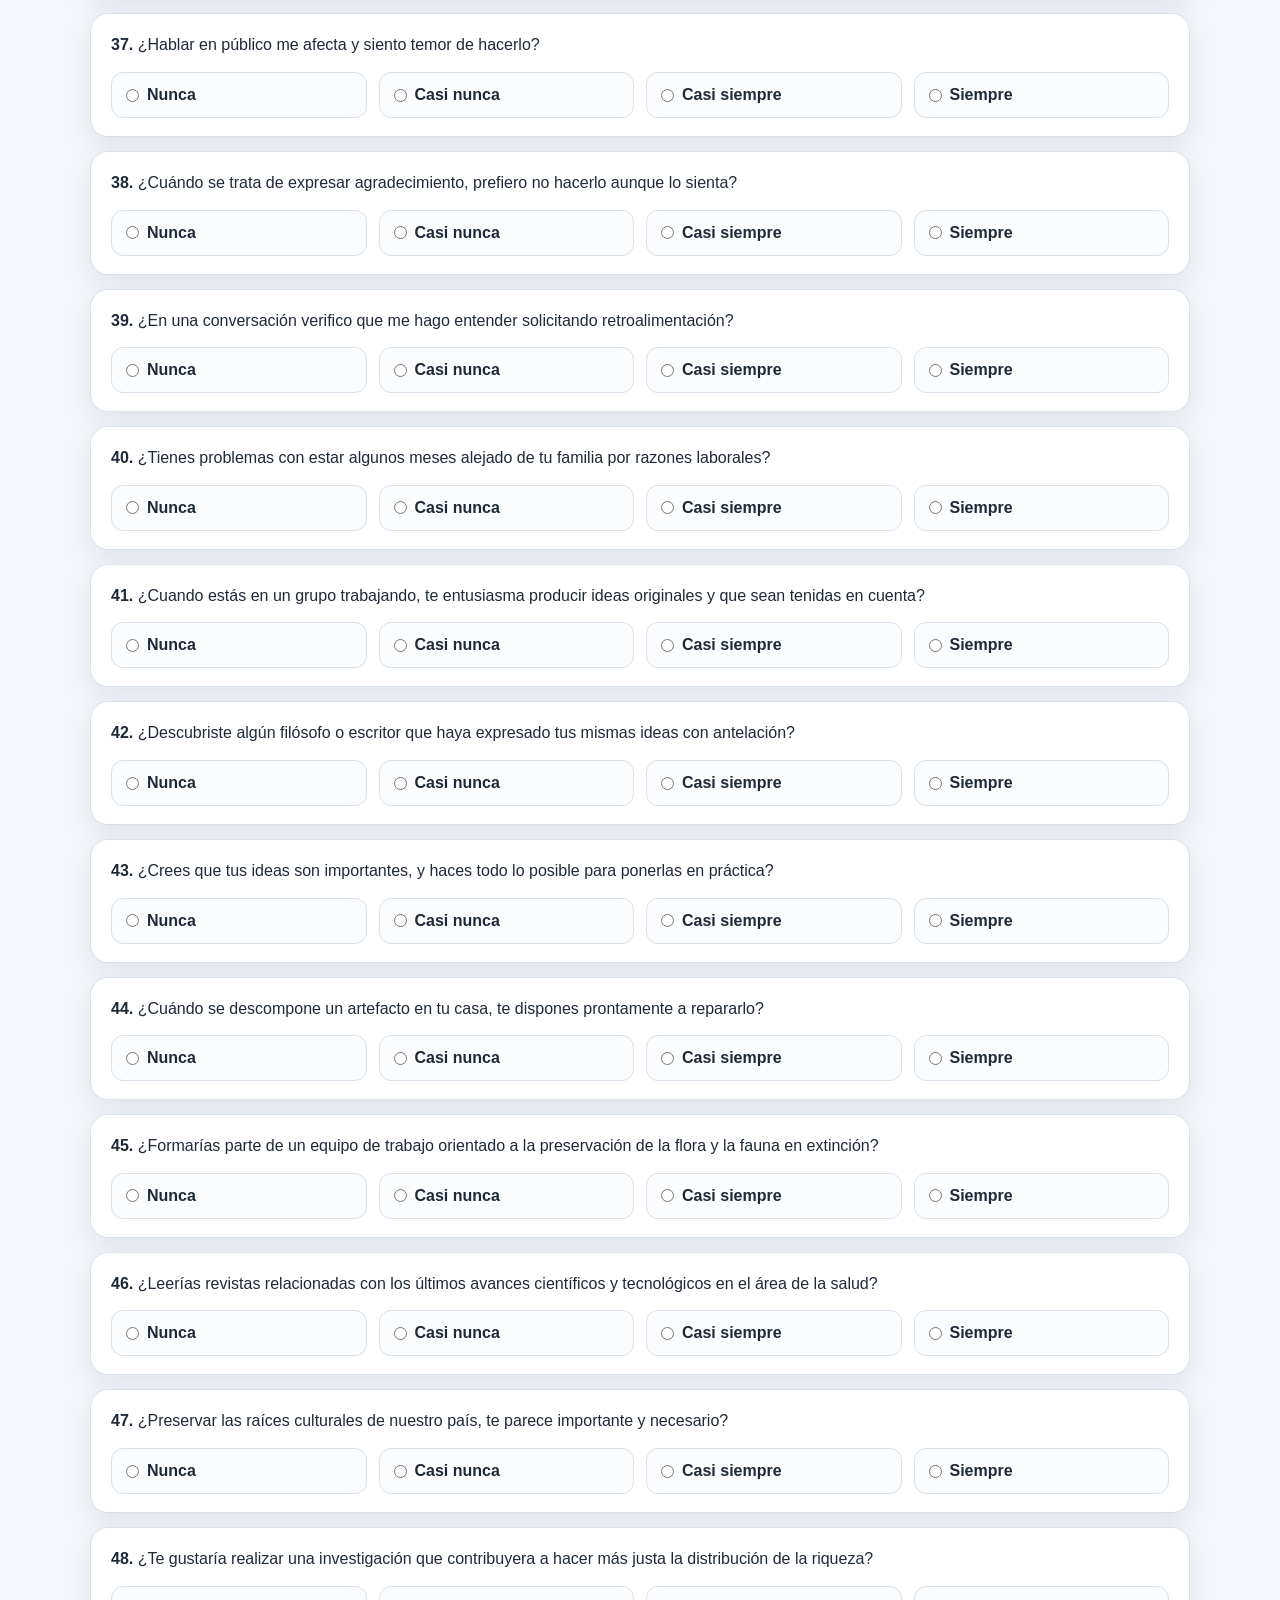
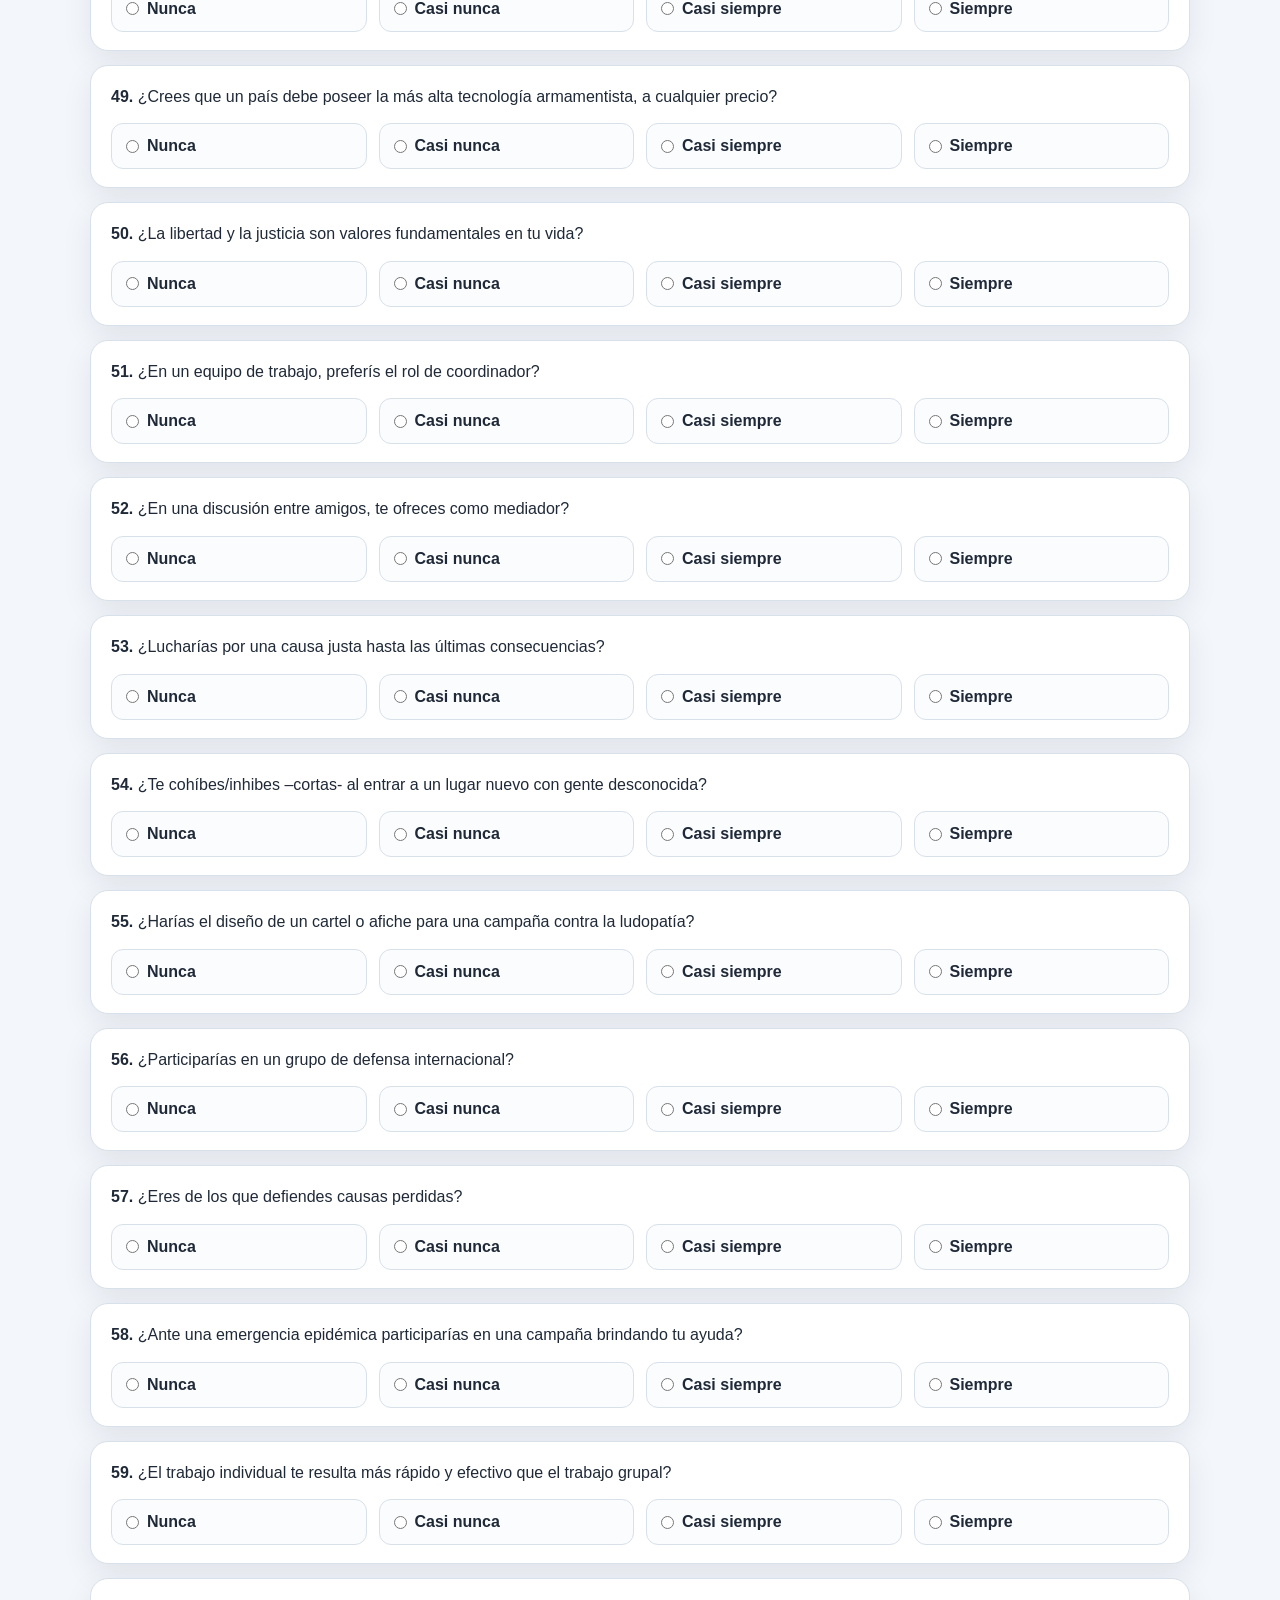
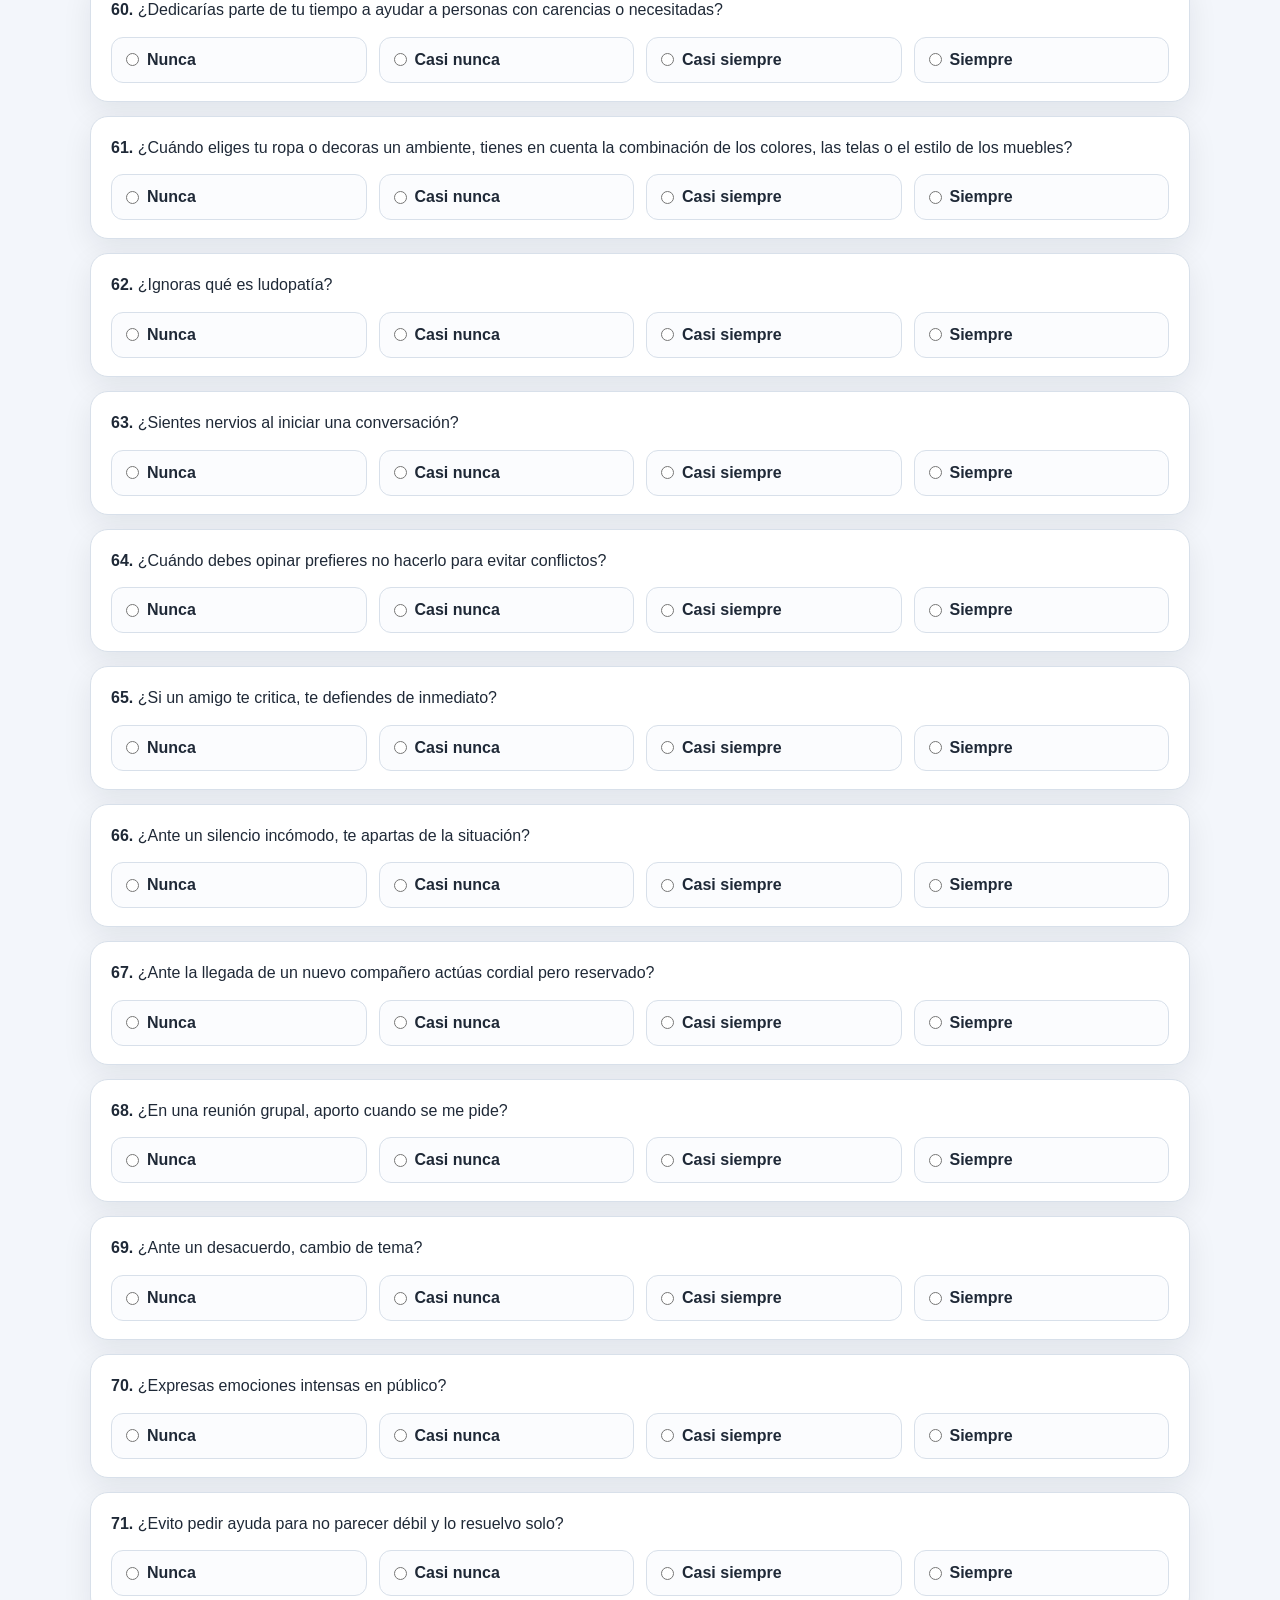
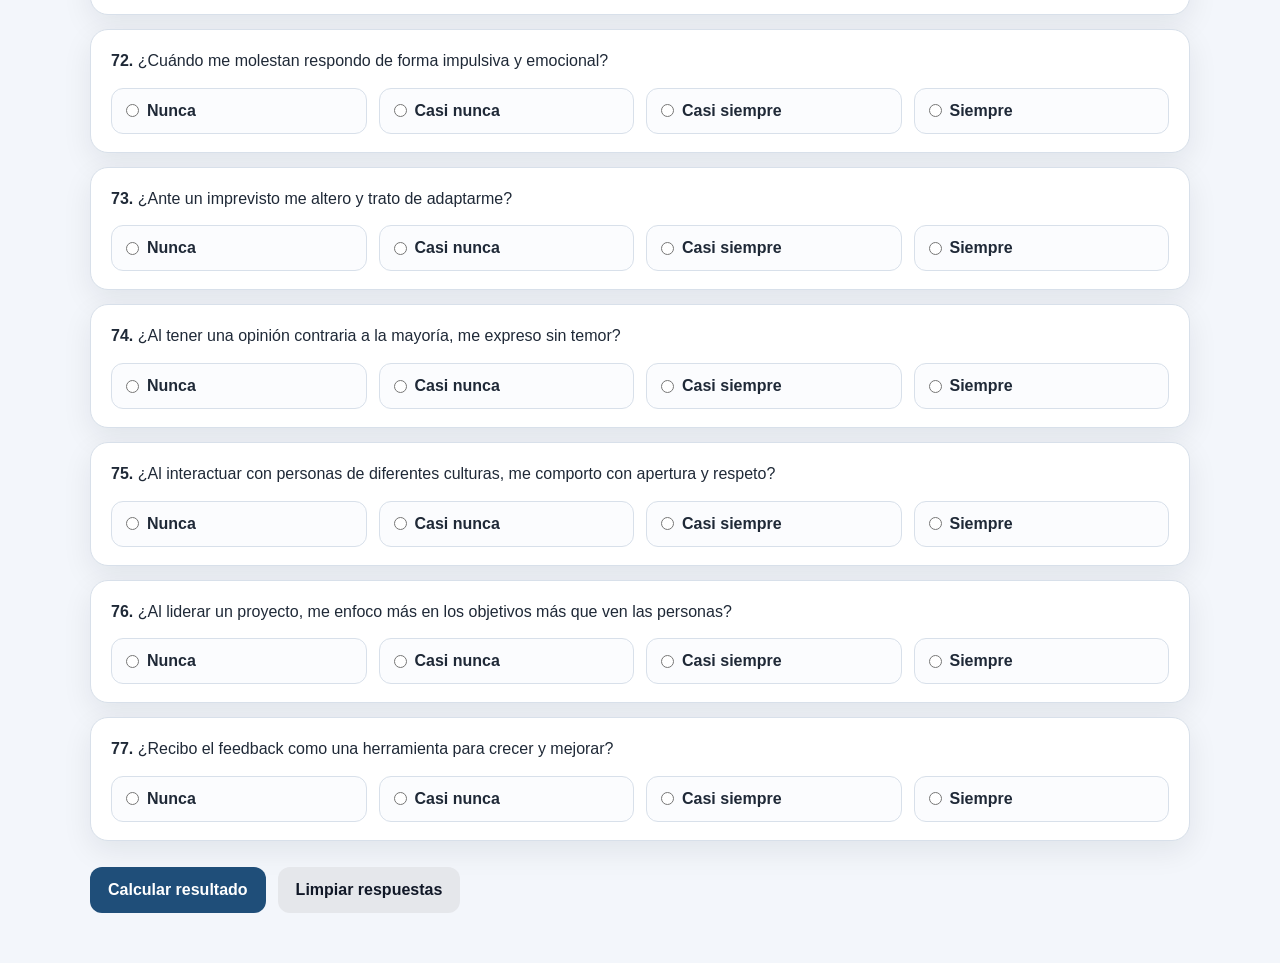
==== commit 12f3bd86: "Renombrando archivo principal a index.html" ====
--- a/index.html
+++ b/index.html
@@ -3,14 +3,14 @@
 <head>
   <meta charset="UTF-8">
   <meta name="viewport" content="width=device-width, initial-scale=1.0">
-  <title>Acciones y Actitudes Policiales</title>
-  <link rel="stylesheet" href="styles_acciones.css">
+  <title> Coordinación y Asesorías Legales y Académicas Nasly Beltrán - Acciones y Actitudes Policiales</title>
+  <link rel="stylesheet" href="styles.css">
 </head>
 <body>
   <div class="container">
     <header class="hero">
       <p class="eyebrow">Instrumento pedagógico</p>
-      <h1>ACCIONES Y ACTITUDES POLICIALES</h1>
+      <h1>Coordinación y Asesorías Legales y Académicas Nasly Beltrán - ACCIONES Y ACTITUDES POLICIALES</h1>
       <p class="lead">
         A continuación encontrará un conjunto de afirmaciones donde a partir del reconocimiento de acciones y actitudes usted podrá responder qué tan frecuente piensa, siente o se comporta de determinada manera, adopta una posición o llega a considerar una situación. Los ítems fueron diseñados como material pedagógico y carecen de validez evaluativa y/o diagnóstica, y su diligenciamiento corresponde a un ejercicio puramente académico en el cual usted participa de manera voluntaria.
       </p>
@@ -131,6 +131,6 @@
     </div>
   </div>
 
-  <script src="script_acciones.js"></script>
+  <script src="script.js"></script>
 </body>
 </html>
--- a/styles.css
+++ b/styles.css
@@ -0,0 +1,551 @@
+
+:root {
+  --bg: #f3f6fb;
+  --card: #ffffff;
+  --text: #1f2937;
+  --muted: #6b7280;
+  --border: #d8e0ea;
+  --shadow: 0 10px 30px rgba(15, 23, 42, 0.08);
+
+  --primary: #1f4e79;
+  --primary-soft: #eaf2fb;
+  --success-soft: #eef9f1;
+  --neutral-bg: #f3f4f6;
+  --neutral-border: #d1d5db;
+  --neutral-text: #374151;
+}
+
+* {
+  box-sizing: border-box;
+}
+
+html {
+  scroll-behavior: smooth;
+}
+
+body {
+  margin: 0;
+  font-family: Arial, Helvetica, sans-serif;
+  background: var(--bg);
+  color: var(--text);
+  line-height: 1.5;
+}
+
+.container {
+  width: min(1100px, calc(100% - 32px));
+  margin: 30px auto 50px;
+}
+
+.hero,
+.intro-card,
+.progress-card,
+.student-box,
+.question-card,
+.modal-content {
+  background: var(--card);
+  border: 1px solid var(--border);
+  border-radius: 18px;
+  box-shadow: var(--shadow);
+}
+
+.hero {
+  padding: 28px;
+  margin-bottom: 22px;
+}
+
+.eyebrow {
+  margin: 0 0 8px;
+  color: var(--primary);
+  font-weight: 700;
+  text-transform: uppercase;
+  letter-spacing: 0.04em;
+  font-size: 0.9rem;
+}
+
+h1 {
+  margin: 0 0 12px;
+  font-size: clamp(2rem, 4vw, 2.8rem);
+  color: #12324d;
+}
+
+h2 {
+  margin-top: 0;
+  color: #173a5c;
+}
+
+.lead {
+  margin: 0;
+  color: #374151;
+  font-size: 1.05rem;
+}
+
+.notice {
+  margin-top: 16px;
+  padding: 12px 14px;
+  background: var(--primary-soft);
+  border-left: 4px solid var(--primary);
+  border-radius: 12px;
+  font-weight: 600;
+}
+
+.intro-card {
+  display: grid;
+  grid-template-columns: 1.05fr 0.95fr;
+  gap: 22px;
+  padding: 22px;
+  margin-bottom: 22px;
+}
+
+.intro-card ul {
+  margin: 12px 0 0 20px;
+  padding: 0;
+}
+
+.result-table {
+  width: 100%;
+  border-collapse: collapse;
+  margin-top: 8px;
+}
+
+.result-table th,
+.result-table td {
+  border: 1px solid var(--border);
+  padding: 10px 12px;
+  text-align: center;
+  vertical-align: middle;
+}
+
+.result-table th {
+  background: #f1f5f9;
+  font-weight: 700;
+}
+
+.small-note {
+  color: var(--muted);
+  font-size: 0.93rem;
+}
+
+.progress-card {
+  position: sticky;
+  top: 12px;
+  z-index: 1000;
+  padding: 20px 22px;
+  margin-bottom: 22px;
+  background: rgba(255, 255, 255, 0.96);
+  backdrop-filter: blur(6px);
+  border: 1px solid var(--border);
+  box-shadow: 0 10px 24px rgba(15, 23, 42, 0.12);
+}
+
+.progress-header {
+  display: flex;
+  justify-content: space-between;
+  align-items: center;
+  gap: 12px;
+  margin-bottom: 12px;
+  flex-wrap: wrap;
+}
+
+.progress-header h2 {
+  margin: 0;
+}
+
+.progress-header span {
+  color: var(--muted);
+  font-weight: 700;
+}
+
+.progress-bar {
+  width: 100%;
+  height: 14px;
+  background: #e5e7eb;
+  border-radius: 999px;
+  overflow: hidden;
+}
+
+.progress-fill {
+  width: 0%;
+  height: 100%;
+  background: linear-gradient(90deg, #1f4e79, #4f8cc9);
+  border-radius: 999px;
+  transition: width 0.3s ease;
+}
+
+.progress-percent {
+  margin-top: 10px;
+  text-align: right;
+  font-weight: 700;
+  color: var(--muted);
+}
+
+.student-box {
+  padding: 20px 22px;
+  margin-bottom: 20px;
+}
+
+.student-box input {
+  width: 100%;
+  padding: 12px 14px;
+  border: 1px solid var(--border);
+  border-radius: 12px;
+  font-size: 1rem;
+  outline: none;
+}
+
+.student-box input:focus {
+  border-color: var(--primary);
+  box-shadow: 0 0 0 3px rgba(31, 78, 121, 0.12);
+}
+
+.question-section h2 {
+  margin-bottom: 16px;
+}
+
+.question-card {
+  padding: 18px 20px;
+  margin-bottom: 14px;
+  transition: border-color 0.2s ease, box-shadow 0.2s ease, transform 0.2s ease;
+}
+
+.question-card:hover {
+  transform: translateY(-1px);
+}
+
+.question-title {
+  margin: 0 0 14px;
+  font-size: 1rem;
+  line-height: 1.6;
+}
+
+.options {
+  display: grid;
+  grid-template-columns: repeat(4, minmax(140px, 1fr));
+  gap: 12px;
+}
+
+.option {
+  display: inline-flex;
+  align-items: center;
+  gap: 8px;
+  padding: 10px 14px;
+  border: 1px solid var(--border);
+  border-radius: 12px;
+  background: #fbfcfe;
+  cursor: pointer;
+  transition: 0.2s ease;
+  font-weight: 600;
+}
+
+.option:hover {
+  border-color: var(--primary);
+  background: var(--primary-soft);
+}
+
+.option input {
+  margin: 0;
+}
+
+.actions {
+  display: flex;
+  gap: 12px;
+  margin: 26px 0 0;
+  flex-wrap: wrap;
+}
+
+.btn {
+  border: none;
+  border-radius: 12px;
+  padding: 14px 18px;
+  font-size: 1rem;
+  font-weight: 700;
+  cursor: pointer;
+  transition: 0.2s ease;
+}
+
+.btn.primary {
+  background: var(--primary);
+  color: #fff;
+}
+
+.btn.primary:hover {
+  background: #163954;
+}
+
+.btn.secondary {
+  background: #e5e7eb;
+  color: #111827;
+}
+
+.btn.secondary:hover {
+  background: #d1d5db;
+}
+
+.question-card.missing {
+  border: 2px solid #dc2626;
+  box-shadow: 0 0 0 4px rgba(220, 38, 38, 0.08);
+}
+
+.modal-overlay {
+  position: fixed;
+  inset: 0;
+  background: rgba(15, 23, 42, 0.45);
+  display: flex;
+  align-items: center;
+  justify-content: center;
+  padding: 20px;
+  z-index: 9999;
+}
+
+.modal-content {
+  position: relative;
+  width: min(820px, 100%);
+  padding: 30px 28px;
+  max-height: 90vh;
+  overflow-y: auto;
+}
+
+.modal-close {
+  position: absolute;
+  top: 12px;
+  right: 16px;
+  border: none;
+  background: transparent;
+  font-size: 2rem;
+  line-height: 1;
+  cursor: pointer;
+  color: #374151;
+}
+
+.modal-close:hover {
+  color: #111827;
+}
+
+#modalTitle {
+  margin-bottom: 10px;
+}
+
+#resultStudent {
+  margin: 0 0 18px;
+  color: var(--muted);
+  font-weight: 600;
+}
+
+.result-grid {
+  display: grid;
+  grid-template-columns: repeat(3, minmax(180px, 1fr));
+  gap: 16px;
+  margin: 22px 0 18px;
+}
+
+.result-box {
+  padding: 18px 20px;
+  border-radius: 16px;
+  background: var(--neutral-bg);
+  border: 1px solid var(--neutral-border);
+  text-align: center;
+}
+
+.label {
+  display: block;
+  font-size: 0.94rem;
+  color: var(--muted);
+  margin-bottom: 8px;
+  font-weight: 600;
+}
+
+.result-box strong {
+  font-size: 1.5rem;
+  color: var(--neutral-text);
+}
+
+.result-message {
+  font-size: 1.02rem;
+  line-height: 1.7;
+  margin-top: 14px;
+  text-align: center;
+}
+
+.hidden {
+  display: none !important;
+}
+
+@media (max-width: 900px) {
+  .intro-card,
+  .result-grid {
+    grid-template-columns: 1fr;
+  }
+
+  .options {
+    grid-template-columns: repeat(2, minmax(140px, 1fr));
+  }
+}
+
+@media (max-width: 640px) {
+  .container {
+    width: min(100% - 18px, 1100px);
+    margin-top: 18px;
+  }
+
+  .hero,
+  .intro-card,
+  .progress-card,
+  .student-box,
+  .question-card,
+  .modal-content {
+    border-radius: 14px;
+  }
+
+  .hero {
+    padding: 20px;
+  }
+
+  h1 {
+    font-size: 1.85rem;
+  }
+
+  .options {
+    grid-template-columns: 1fr;
+  }
+
+  .actions {
+    flex-direction: column;
+  }
+
+  .btn {
+    width: 100%;
+  }
+
+  .progress-header {
+    flex-direction: column;
+    align-items: flex-start;
+  }
+
+  .progress-card {
+    top: 8px;
+    padding: 16px 18px;
+  }
+
+  .result-message {
+    text-align: left;
+  }
+}
+
+
+
+.detail-card {
+  margin-top: 18px;
+  text-align: left;
+}
+
+.detail-title {
+  margin-bottom: 16px;
+  color: #173a5c;
+  text-align: center;
+  font-size: 1.35rem;
+}
+
+.detail-list {
+  display: grid;
+  grid-template-columns: repeat(2, minmax(220px, 1fr));
+  gap: 14px;
+  margin-bottom: 18px;
+}
+
+.detail-item {
+  background: #f8fafc;
+  border: 1px solid var(--border);
+  border-radius: 14px;
+  padding: 16px 18px;
+}
+
+.detail-item span {
+  display: block;
+  color: var(--muted);
+  font-size: 0.95rem;
+  margin-bottom: 6px;
+}
+
+.detail-item strong {
+  font-size: 1.15rem;
+  color: #12324d;
+}
+
+.summary-grid {
+  display: grid;
+  gap: 14px;
+  margin-bottom: 18px;
+}
+
+.summary-item {
+  border-radius: 16px;
+  padding: 18px 20px;
+  border: 1px solid var(--border);
+}
+
+.summary-item strong {
+  display: block;
+  font-size: 1.5rem;
+  margin-bottom: 8px;
+}
+
+.summary-item p {
+  margin: 0;
+  line-height: 1.6;
+}
+
+.summary-item.success {
+  background: #edf9f0;
+  border-color: #b7e2c0;
+}
+
+.summary-item.success strong {
+  color: #15803d;
+}
+
+.summary-item.warning {
+  background: #fff7ed;
+  border-color: #f5d0a9;
+}
+
+.summary-item.warning strong {
+  color: #c2410c;
+}
+
+.summary-item.neutral {
+  background: #fef2f2;
+  border-color: #f5b5b5;
+}
+
+.summary-item.neutral strong {
+  color: #b91c1c;
+}
+
+.items-box,
+.interpret-box,
+.note-box {
+  background: #f8fafc;
+  border: 1px solid var(--border);
+  border-radius: 16px;
+  padding: 18px 20px;
+  margin-bottom: 14px;
+}
+
+.items-box h4,
+.interpret-box h4,
+.note-box h4 {
+  margin: 0 0 10px;
+  color: #173a5c;
+}
+
+.items-box p,
+.interpret-box p,
+.note-box p {
+  margin: 0;
+  line-height: 1.7;
+}
+
+@media (max-width: 700px) {
+  .detail-list {
+    grid-template-columns: 1fr;
+  }
+}
